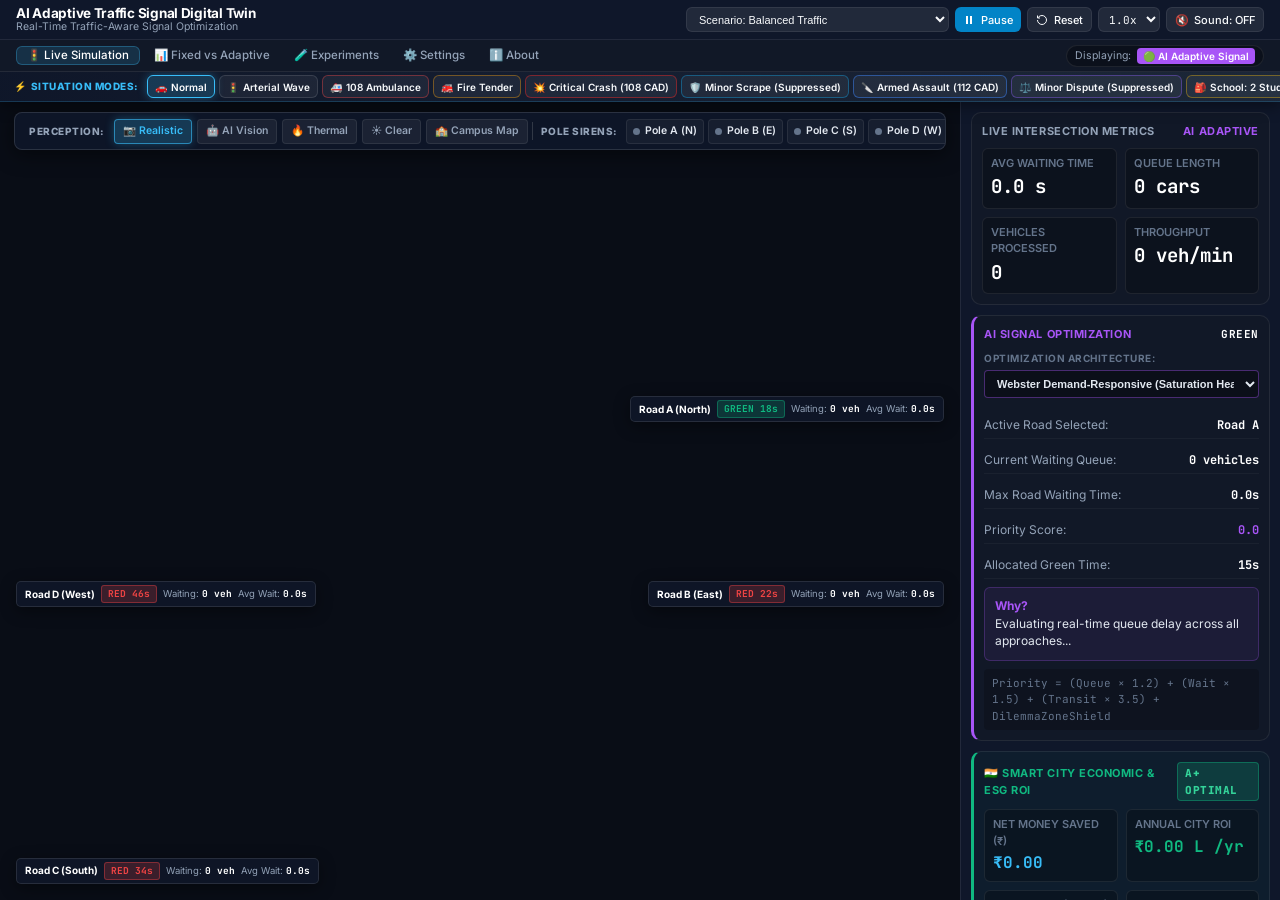
==== frontend/index.html @ faac269a "feat: TrafficFlow-AI Smart City Adaptive Traffic Signal Digital Twin for FETCH-A-THON 3.0" ====
<!DOCTYPE html>
<html lang="en">
<head>
  <meta charset="UTF-8">
  <meta name="viewport" content="width=device-width, initial-scale=1.0">
  <title>AI Adaptive Traffic Signal Digital Twin</title>
  <meta name="description" content="College engineering demonstration: AI Adaptive Traffic Signal Digital Twin. Real-time traffic-aware signal optimization compared with fixed-time control.">

  <!-- Typography -->
  <link rel="preconnect" href="https://fonts.googleapis.com">
  <link rel="preconnect" href="https://fonts.gstatic.com" crossorigin>
  <link href="https://fonts.googleapis.com/css2?family=Inter:wght@400;500;600;700;800&family=JetBrains+Mono:wght@400;500;600;700&display=swap" rel="stylesheet">

  <!-- Stylesheets -->
  <link rel="stylesheet" href="css/main.css">
  <link rel="stylesheet" href="css/dashboard.css">
  <link rel="stylesheet" href="css/charts.css">
</head>
<body>
  <div id="app-container">

    <!-- ====================================================================
         1. MAIN HEADER
         ==================================================================== -->
    <header class="top-header">
      <div class="brand-section">
        <div class="brand-title">
          <h1>AI Adaptive Traffic Signal Digital Twin</h1>
          <div class="brand-subtitle">Real-Time Traffic-Aware Signal Optimization</div>
        </div>
      </div>

      <!-- Core Controls: Start/Pause, Reset, Speed, Scenario -->
      <div class="header-controls">
        <select id="select-preset" class="scenario-select" title="Select Traffic Scenario">
          <option value="BALANCED" selected>Scenario: Balanced Traffic</option>
          <option value="LOW">Scenario: Low Traffic</option>
          <option value="HEAVY">Scenario: Heavy Traffic</option>
          <option value="UNEVEN">Scenario: Uneven Traffic (Road A 50 veh/min)</option>
          <option value="RUSH_HOUR">Scenario: Rush Hour Dynamic</option>
          <option value="CUSTOM">Scenario: Custom</option>
        </select>

        <button id="btn-play-pause" class="btn-primary" title="Start or Pause Simulation">
          <svg width="12" height="12" viewBox="0 0 24 24" fill="currentColor">
            <rect x="6" y="4" width="4" height="16"></rect>
            <rect x="14" y="4" width="4" height="16"></rect>
          </svg> Pause
        </button>

        <button id="btn-reset" class="btn-secondary" title="Reset Simulation">
          <svg width="12" height="12" viewBox="0 0 24 24" fill="none" stroke="currentColor" stroke-width="2">
            <path d="M3 12a9 9 0 1 0 9-9 9.75 9.75 0 0 0-6.74 2.74L3 8"></path>
            <path d="M3 3v5h5"></path>
          </svg> Reset
        </button>

        <select id="select-speed" class="speed-select" title="Simulation Speed">
          <option value="0.5">0.5x</option>
          <option value="1" selected>1.0x</option>
          <option value="2">2.0x</option>
          <option value="4">4.0x</option>
        </select>

        <button id="btn-toggle-sound" class="btn-secondary sound-toggle-btn" title="Toggle Procedural Audio Synthesizer">
          <span id="sound-icon">🔇</span> <span id="sound-text">Sound: OFF</span>
        </button>
      </div>
    </header>

    <!-- ====================================================================
         2. NAVIGATION BAR
         ==================================================================== -->
    <nav class="main-nav">
      <div class="nav-tabs">
        <button class="nav-tab-btn active" data-view="dashboard">🚦 Live Simulation</button>
        <button class="nav-tab-btn" data-view="comparison">📊 Fixed vs Adaptive</button>
        <button class="nav-tab-btn" data-view="experiments">🧪 Experiments</button>
        <button class="nav-tab-btn" data-view="settings">⚙️ Settings</button>
        <button class="nav-tab-btn" data-view="about">ℹ️ About</button>
      </div>

      <!-- Active Hero Controller Mode Badge -->
      <div class="active-controller-badge">
        <span>Displaying:</span>
        <button id="btn-toggle-hero-mode" class="mode-toggle-btn active-ai" title="Toggle which signal controller runs the hero intersection">
          🟢 AI Adaptive Signal
        </button>
      </div>
    </nav>

    <!-- ====================================================================
         SITUATION MODES SHOWCASE (FOR JURY DEMONSTRATION)
         ==================================================================== -->
    <div class="situation-modes-bar">
      <div class="situation-bar-header">
        <span class="situation-bar-icon">⚡</span>
        <span class="situation-bar-title">SITUATION MODES:</span>
      </div>
      <div class="situation-mode-buttons">
        <button class="situation-btn active" data-mode="NORMAL" title="Normal Balanced Flow">
          <span class="sit-icon">🚗</span> Normal
        </button>
        <button class="situation-btn" data-mode="MULTI_INTERSECTION" title="Metropolitan Arterial Coordinated Wave">
          <span class="sit-icon">🚦</span> Arterial Wave
        </button>
        <button class="situation-btn emergency" data-mode="AMBULANCE" title="108 Ambulance Priority & North Pole Siren">
          <span class="sit-icon">🚑</span> 108 Ambulance
        </button>
        <button class="situation-btn fire" data-mode="FIRE_ENGINE" title="Fire Tender Preemption & East Pole Siren">
          <span class="sit-icon">🚒</span> Fire Tender
        </button>
        <button class="situation-btn critical-accident" data-mode="SEVERE_ACCIDENT" title="Critical 6.8G Crash: Sub-Second AI Triage -> Auto 108 CAD Call + City Trauma Center">
          <span class="sit-icon">💥</span> Critical Crash (108 CAD)
        </button>
        <button class="situation-btn minor-accident" data-mode="MINOR_ACCIDENT" title="Minor 1.3G Fender-Bender: 108 Call Suppressed (Saves Bandwidth)">
          <span class="sit-icon">🛡️</span> Minor Scrape (Suppressed)
        </button>
        <button class="situation-btn police-critical" data-mode="CRIME_CRITICAL" title="Armed Assault / Knife Threat: Auto 112 Police CAD Call + Blue/Red Strobes">
          <span class="sit-icon">🔪</span> Armed Assault (112 CAD)
        </button>
        <button class="situation-btn police-minor" data-mode="CRIME_MINOR" title="Verbal Dispute / Vendor Tool: Police 112 Call Suppressed (False-Alarm Protection)">
          <span class="sit-icon">⚖️</span> Minor Dispute (Suppressed)
        </button>
        <button class="situation-btn school-isolated" data-mode="SCHOOL_SMALL_GROUP" title="School Zone CV: 2 Students Waiting, 0 Inflow -> Immediate Vehicle Red & Quick Walk">
          <span class="sit-icon">🎒</span> School: 2 Students (Immediate Red)
        </button>
        <button class="situation-btn school-platoon" data-mode="SCHOOL_PLATOON_INFLOW" title="School Zone CV: 10 Students + 6 Approaching -> 4s Inflow Hold -> Consolidated Scramble">
          <span class="sit-icon">👥</span> School: Platoon + Inflow (Smart Hold)
        </button>
        <button class="situation-btn ped-scramble" data-mode="PEDESTRIAN_SCRAMBLE" title="Pedestrian Crowd Surge: Barnes Dance All-Pedestrian Scramble Phase">
          <span class="sit-icon">🚶</span> Ped Scramble
        </button>
      </div>
    </div>

    <!-- ====================================================================
         3. VIEW SECTIONS
         ==================================================================== -->

    <!-- SECTION 1: DASHBOARD / LIVE SIMULATION (THE HERO!) -->
    <section id="view-dashboard" class="view-section active">
      <div class="simulation-layout">

        <!-- Central Hero Intersection Viewport -->
        <div class="hero-viewport">
          <canvas id="hero-canvas" class="hero-canvas"></canvas>

          <!-- Unified Top Viewport HUD Ribbon (Perception Controls & Directional Pole Sirens) -->
          <div class="viewport-top-hud">
            <div class="hud-group">
              <span class="hud-label">PERCEPTION:</span>
              <button id="btn-vision-realistic" class="hud-pill-btn active" data-mode="REALISTIC" title="Photorealistic Road Surface & Vehicle Lighting">📷 Realistic</button>
              <button id="btn-vision-ai" class="hud-pill-btn" data-mode="AI_VISION" title="AI Vision Bounding & Safety Loops">🤖 AI Vision</button>
              <button id="btn-vision-thermal" class="hud-pill-btn" data-mode="THERMAL_ESG" title="Thermal Emissions Heatmap">🔥 Thermal</button>
              <button id="btn-toggle-weather" class="hud-pill-btn weather-pill" title="Toggle Clear Weather vs Wet Rain Adhesion">☀️ Clear</button>
              <button id="btn-vision-school-map" class="hud-pill-btn school-map-pill" data-mode="SCHOOL_CAMPUS" title="Toggle College / School Campus Map View">🏫 Campus Map</button>
            </div>

            <div class="hud-v-divider"></div>

            <div class="hud-group pole-group">
              <span class="hud-label">POLE SIRENS:</span>
              <div class="pole-siren-pill" id="pole-card-a" title="Pole A (North Approach Siren & Strobe)">
                <span class="pole-indicator" id="pole-ind-a"></span>
                <span class="pole-name">Pole A (N)</span>
                <span class="pole-status" id="pole-stat-a">Standby</span>
              </div>
              <div class="pole-siren-pill" id="pole-card-b" title="Pole B (East Approach Siren & Strobe)">
                <span class="pole-indicator" id="pole-ind-b"></span>
                <span class="pole-name">Pole B (E)</span>
                <span class="pole-status" id="pole-stat-b">Standby</span>
              </div>
              <div class="pole-siren-pill" id="pole-card-c" title="Pole C (South Approach Siren & Strobe)">
                <span class="pole-indicator" id="pole-ind-c"></span>
                <span class="pole-name">Pole C (S)</span>
                <span class="pole-status" id="pole-stat-c">Standby</span>
              </div>
              <div class="pole-siren-pill" id="pole-card-d" title="Pole D (West Approach Siren & Strobe)">
                <span class="pole-indicator" id="pole-ind-d"></span>
                <span class="pole-name">Pole D (W)</span>
                <span class="pole-status" id="pole-stat-d">Standby</span>
              </div>
            </div>
          </div>

          <!-- Floating Accident CAD Live Monitor Card -->
          <div id="accident-cad-card" class="accident-cad-card hidden">
            <div class="cad-header">
              <div class="cad-title-row">
                <span id="cad-status-pulse" class="cad-pulse-dot red"></span>
                <span class="cad-title">AI COLLISION TRIAGE & 108 CAD</span>
                <span id="cad-incident-id" class="cad-badge mono">CAD-2026-MED-1002</span>
              </div>
              <button id="btn-close-accident" class="cad-close-btn" title="Clear Incident & Restore Flow">✕</button>
            </div>
            
            <div class="cad-body">
              <div id="cad-verdict-banner" class="cad-verdict-banner critical">
                <span id="cad-verdict-icon">🚨</span>
                <span id="cad-verdict-text">CRITICAL EMERGENCY DETECTED — AUTO-DISPATCHING 108 CAD CALL</span>
              </div>

              <div class="cad-reason-box">
                <div class="cad-reason-title">SUB-SECOND AI DECISION ENGINE:</div>
                <div id="cad-reason-text" class="cad-reason-content">
                  Evaluating multi-sensor impact telemetry...
                </div>
              </div>

              <div class="cad-sensor-grid">
                <div class="sensor-pill">
                  <span class="sensor-label">CCTV Optical Speed:</span>
                  <strong id="cad-sensor-speed">54.5 km/h</strong>
                </div>
                <div class="sensor-pill">
                  <span class="sensor-label">Impact Spike:</span>
                  <strong id="cad-sensor-gforce">6.8 G</strong>
                </div>
                <div class="sensor-pill">
                  <span class="sensor-label">Airbag Deployment:</span>
                  <strong id="cad-sensor-airbags">DEPLOYED</strong>
                </div>
                <div class="sensor-pill">
                  <span class="sensor-label">Structural Intrusion:</span>
                  <strong id="cad-sensor-intrusion">32 cm (Severe)</strong>
                </div>
                <div class="sensor-pill">
                  <span class="sensor-label">Est. Casualties:</span>
                  <strong id="cad-sensor-casualties">2 Persons</strong>
                </div>
                <div class="sensor-pill">
                  <span class="sensor-label">Acoustic Signature:</span>
                  <strong id="cad-sensor-acoustic">98.4 dB (Crash)</strong>
                </div>
              </div>

              <div id="cad-hospital-section" class="cad-hospital-box">
                <div class="hospital-info-row">
                  <span>🏥 Dispatched Center:</span>
                  <strong id="cad-hospital-name">City Multi-Specialty Trauma Care & Emergency Center</strong>
                </div>
                <div class="hospital-info-row">
                  <span>📍 GPS Coordinates:</span>
                  <strong id="cad-hospital-gps" class="mono">11.0245° N, 76.9982° E (Main Arterial Corridor)</strong>
                </div>
                <div class="hospital-info-row">
                  <span>📞 Emergency Hotline:</span>
                  <strong id="cad-hospital-phone">+91 422 2570170 (108-DISPATCH)</strong>
                </div>
                <div class="hospital-info-row">
                  <span>⏱️ CAD Status & ETA:</span>
                  <span id="cad-live-status" class="cad-status-pill">AMBULANCE DISPATCHED (ETA: 3.8 min)</span>
                </div>
                <div class="cad-audio-transcript">
                  <span class="transcript-label">🎙️ Auto-CAD Voice Transcript:</span>
                  <div id="cad-audio-text" class="transcript-content">
                    "Emergency 108 Auto-CAD: Collision at Central Junction (Main Arterial Corridor). Impact: 6.8G, Casualties: 2. ALS Ambulance Dispatched."
                  </div>
                </div>
              </div>

              <div class="cad-footer-actions">
                <button id="btn-cad-clear" class="btn-primary" style="width: 100%; justify-content: center;">
                  ✅ Clear Incident & Restore Flow
                </button>
              </div>
            </div>
          </div>

          <!-- Floating Police 112 Crime CAD Live Monitor Card -->
          <div id="crime-cad-card" class="crime-cad-card hidden">
            <div class="cad-header" style="border-bottom-color: rgba(59, 130, 246, 0.25);">
              <div class="cad-title-row">
                <span id="crime-status-pulse" class="cad-pulse-dot blue"></span>
                <span class="cad-title" style="color: #60a5fa;">PUBLIC SAFETY TRIAGE & 112 CAD</span>
                <span id="crime-incident-id" class="cad-badge mono" style="background: rgba(59, 130, 246, 0.2); color: #93c5fd; border-color: rgba(59, 130, 246, 0.4);">CAD-2026-POLICE-2002</span>
              </div>
              <button id="btn-close-crime" class="cad-close-btn" title="Clear Incident & Restore Surveillance">✕</button>
            </div>
            
            <div class="cad-body">
              <div id="crime-verdict-banner" class="cad-verdict-banner critical" style="background: rgba(59, 130, 246, 0.2); border-color: #3b82f6;">
                <span id="crime-verdict-icon">🚨</span>
                <span id="crime-verdict-text">ARMED ASSAULT DETECTED — AUTO-DISPATCHING 112 POLICE CAD</span>
              </div>

              <div class="cad-reason-box">
                <div class="cad-reason-title">SUB-SECOND AI PUBLIC SAFETY ENGINE:</div>
                <div id="crime-reason-text" class="cad-reason-content">
                  Evaluating CCTV weapon telemetry and acoustic threat...
                </div>
              </div>

              <div class="cad-sensor-grid">
                <div class="sensor-pill">
                  <span class="sensor-label">Weapon Signature:</span>
                  <strong id="crime-sensor-weapon">Tactical Knife (94.2%)</strong>
                </div>
                <div class="sensor-pill">
                  <span class="sensor-label">Behavior Classification:</span>
                  <strong id="crime-sensor-behavior">Physical Assault & Struggle</strong>
                </div>
                <div class="sensor-pill">
                  <span class="sensor-label">Threat Severity Score:</span>
                  <strong id="crime-sensor-score" style="color: #ef4444;">95 / 100</strong>
                </div>
                <div class="sensor-pill">
                  <span class="sensor-label">Acoustic Screaming Array:</span>
                  <strong id="crime-sensor-acoustic">89.4 dB (Distress Peak)</strong>
                </div>
                <div class="sensor-pill">
                  <span class="sensor-label">CCTV Optical Tracking:</span>
                  <strong id="crime-sensor-tracking">Camera-2 (East Quad Lock)</strong>
                </div>
                <div class="sensor-pill">
                  <span class="sensor-label">Edge Inference Latency:</span>
                  <strong id="crime-sensor-latency">42 ms (Sub-Second)</strong>
                </div>
              </div>

              <div id="crime-police-section" class="cad-hospital-box" style="border-color: rgba(59, 130, 246, 0.4);">
                <div class="hospital-info-row">
                  <span>🚓 Police Station:</span>
                  <strong id="crime-police-station">Central City Police & Cyber/Traffic Command</strong>
                </div>
                <div class="hospital-info-row">
                  <span>📍 GPS Coordinates:</span>
                  <strong id="crime-police-gps" class="mono">11.0245° N, 76.9982° E (Main Arterial Corridor, Sector 4)</strong>
                </div>
                <div class="hospital-info-row">
                  <span>📞 Emergency Dispatch:</span>
                  <strong id="crime-police-phone">112 / 100 (Emergency Command)</strong>
                </div>
                <div class="hospital-info-row">
                  <span>⏱️ Dispatch & Unit ETA:</span>
                  <span id="crime-live-status" class="cad-status-pill" style="background: rgba(59, 130, 246, 0.25); color: #60a5fa; border: 1px solid #3b82f6;">PCR FLYING SQUAD DISPATCHED (ETA: 2.4 min)</span>
                </div>
                <div class="cad-audio-transcript">
                  <span class="transcript-label">🎙️ Auto-CAD Voice Transcript:</span>
                  <div id="crime-audio-text" class="transcript-content">
                    "Police 100/112 Auto-CAD: Armed Assault (Knife) at Central Junction. Flying Squad Dispatched."
                  </div>
                </div>
              </div>

              <div class="cad-footer-actions">
                <button id="btn-crime-clear" class="btn-primary" style="width: 100%; justify-content: center; background: #2563eb;">
                  ✅ Clear Incident & Restore Surveillance
                </button>
              </div>
            </div>
          </div>

          <!-- Floating Smart School Zone CV Monitor Card -->
          <div id="school-cv-card" class="school-cv-card hidden">
            <div class="cad-header" style="border-bottom-color: rgba(234, 179, 8, 0.2);">
              <div class="cad-title-row">
                <span class="cad-pulse-dot amber"></span>
                <span class="cad-title" style="color: #facc15;">SCHOOL ZONE CV MONITOR</span>
                <span class="cad-badge mono" style="background: rgba(234, 179, 8, 0.2); color: #facc15; border-color: rgba(234, 179, 8, 0.4);">COLLEGE / SCHOOL CROSSWALK</span>
              </div>
              <button id="btn-close-school" class="cad-close-btn" title="Close School Monitor">✕</button>
            </div>
            
            <div class="cad-body">
              <div id="school-verdict-banner" class="cad-verdict-banner" style="background: rgba(234, 179, 8, 0.2); border-color: #eab308; color: #fef08a;">
                <span id="school-verdict-icon">🎒</span>
                <span id="school-verdict-text">SMART STUDENT CROSSING ACTIVE</span>
              </div>

              <div class="cad-reason-box">
                <div class="cad-reason-title">SITUATION-BASED CV DECISION:</div>
                <div id="school-reason-text" class="cad-reason-content" style="color: #fef9c3;">
                  Detecting students at curb and trailing approach inflow...
                </div>
              </div>

              <div class="cad-sensor-grid">
                <div class="sensor-pill">
                  <span class="sensor-label">Students at Curb:</span>
                  <strong id="school-curb-count" style="color: #facc15;">2 Students</strong>
                </div>
                <div class="sensor-pill">
                  <span class="sensor-label">Trailing Inflow (15m):</span>
                  <strong id="school-inflow-count">0 Approaching</strong>
                </div>
                <div class="sensor-pill">
                  <span class="sensor-label">CV Confidence:</span>
                  <strong id="school-cv-confidence">97.4%</strong>
                </div>
                <div class="sensor-pill">
                  <span class="sensor-label">Aggregation Countdown:</span>
                  <strong id="school-aggregation-timer">0.0s (Immediate)</strong>
                </div>
                <div class="sensor-pill">
                  <span class="sensor-label">Allocated Walk Window:</span>
                  <strong id="school-walk-window" style="color: #34d399;">8.0s</strong>
                </div>
                <div class="sensor-pill">
                  <span class="sensor-label">Crosswalk Location:</span>
                  <strong>Road A (North Crosswalk)</strong>
                </div>
              </div>

              <div class="cad-footer-actions">
                <button id="btn-school-clear" class="btn-primary" style="width: 100%; justify-content: center; background: #d97706;">
                  ✅ Restore Normal Traffic Flow
                </button>
              </div>
            </div>
          </div>



          <!-- Compact Road HUD Badges (Positioned around intersection edges) -->
          <!-- Road A (North) -->
          <div class="road-hud-badge road-badge-north">
            <span class="road-name-tag">Road A (North)</span>
            <span id="hud-signal-a" class="signal-indicator green">GREEN 18s</span>
            <span class="road-stat-metric">Waiting: <strong id="hud-wait-count-a">0 veh</strong></span>
            <span class="road-stat-metric">Avg Wait: <strong id="hud-avg-wait-a">0.0s</strong></span>
          </div>

          <!-- Road B (East) -->
          <div class="road-hud-badge road-badge-east">
            <span class="road-name-tag">Road B (East)</span>
            <span id="hud-signal-b" class="signal-indicator red">RED 22s</span>
            <span class="road-stat-metric">Waiting: <strong id="hud-wait-count-b">0 veh</strong></span>
            <span class="road-stat-metric">Avg Wait: <strong id="hud-avg-wait-b">0.0s</strong></span>
          </div>

          <!-- Road C (South) -->
          <div class="road-hud-badge road-badge-south">
            <span class="road-name-tag">Road C (South)</span>
            <span id="hud-signal-c" class="signal-indicator red">RED 34s</span>
            <span class="road-stat-metric">Waiting: <strong id="hud-wait-count-c">0 veh</strong></span>
            <span class="road-stat-metric">Avg Wait: <strong id="hud-avg-wait-c">0.0s</strong></span>
          </div>

          <!-- Road D (West) -->
          <div class="road-hud-badge road-badge-west">
            <span class="road-name-tag">Road D (West)</span>
            <span id="hud-signal-d" class="signal-indicator red">RED 46s</span>
            <span class="road-stat-metric">Waiting: <strong id="hud-wait-count-d">0 veh</strong></span>
            <span class="road-stat-metric">Avg Wait: <strong id="hud-avg-wait-d">0.0s</strong></span>
          </div>
        </div>

        <!-- Side Dashboard: Live Metrics, AI Models, ESG Impact & Vehicle Telemetry -->
        <aside class="side-dashboard-panel">

          <!-- 1. Live Metrics (The 4 core metrics) -->
          <div class="panel-card">
            <div class="panel-title">
              <span>Live Intersection Metrics</span>
              <span id="label-active-controller-name" style="color: var(--color-purple); font-size: 11px;">AI Adaptive</span>
            </div>

            <div class="metrics-grid-2x2">
              <div class="metric-box">
                <div class="metric-box-label">Avg Waiting Time</div>
                <div id="stat-avg-wait" class="metric-box-val">0.0 s</div>
              </div>
              <div class="metric-box">
                <div class="metric-box-label">Queue Length</div>
                <div id="stat-queue-length" class="metric-box-val">0 cars</div>
              </div>
              <div class="metric-box">
                <div class="metric-box-label">Vehicles Processed</div>
                <div id="stat-cleared-count" class="metric-box-val">0</div>
              </div>
              <div class="metric-box">
                <div class="metric-box-label">Throughput</div>
                <div id="stat-throughput" class="metric-box-val">0 veh/min</div>
              </div>
            </div>
          </div>

          <!-- 2. AI Decision Panel (Transparent algorithm breakdown & Model Selector) -->
          <div class="panel-card ai-decision-card">
            <div class="panel-title" style="color: var(--color-purple);">
              <span>AI Signal Optimization</span>
              <span id="ai-active-phase-tag" style="font-family: var(--font-mono); font-size: 11px; color: #fff;">GREEN</span>
            </div>

            <div class="ai-model-select-wrapper">
              <label for="select-ai-algorithm" class="ai-model-label">Optimization Architecture:</label>
              <select id="select-ai-algorithm" class="ai-model-select" title="Switch AI Optimization Model">
                <option value="WEBSTER" selected>Webster Demand-Responsive (Saturation Headway)</option>
                <option value="RL_DQN">Deep Q-Network (RL DQN Agent)</option>
                <option value="V2X_PRIORITY">V2X Connected Wave (Platoon Coordination)</option>
              </select>
            </div>

            <div class="ai-decision-row">
              <span>Active Road Selected:</span>
              <strong id="ai-selected-road">Road A</strong>
            </div>
            <div class="ai-decision-row">
              <span>Current Waiting Queue:</span>
              <strong id="ai-road-queue">0 vehicles</strong>
            </div>
            <div class="ai-decision-row">
              <span>Max Road Waiting Time:</span>
              <strong id="ai-road-wait">0.0s</strong>
            </div>
            <div class="ai-decision-row">
              <span>Priority Score:</span>
              <strong id="ai-road-priority" style="color: var(--color-purple);">0.0</strong>
            </div>
            <div class="ai-decision-row">
              <span>Allocated Green Time:</span>
              <strong id="ai-green-duration">15s</strong>
            </div>

            <div class="ai-why-box">
              <div style="font-weight: 700; margin-bottom: 2px; color: var(--color-purple);">Why?</div>
              <div id="ai-decision-reason">Evaluating real-time queue delay across all approaches...</div>
            </div>

            <div id="ai-formula-display" class="ai-formula-box">
              Priority = (Queue × 1.2) + (Wait × 1.5) + (Transit × 3.5) + DilemmaZoneShield
            </div>
          </div>

          <!-- 3. Indian Smart City Sustainability & Economic ROI Card -->
          <div class="panel-card esg-impact-card">
            <div class="panel-title" style="color: #10b981;">
              <span>🇮🇳 Smart City Economic & ESG ROI</span>
              <span id="stat-esg-cai" class="esg-grade-badge">A+ Optimal</span>
            </div>
            <div class="metrics-grid-2x2">
              <div class="metric-box">
                <div class="metric-box-label">Net Money Saved (₹)</div>
                <div id="stat-esg-savings-inr" class="metric-box-val" style="color: #38bdf8; font-size: 16px;">₹0.00</div>
              </div>
              <div class="metric-box">
                <div class="metric-box-label">Annual City ROI</div>
                <div id="stat-esg-annual-lakhs" class="metric-box-val" style="color: #10b981; font-size: 16px;">₹0.00 L /yr</div>
              </div>
              <div class="metric-box">
                <div class="metric-box-label">Fuel Saved (Liters)</div>
                <div id="stat-esg-fuel" class="metric-box-val" style="color: #6ee7b7;">0.00 L (₹0)</div>
              </div>
              <div class="metric-box">
                <div class="metric-box-label">CO₂ Prevented</div>
                <div id="stat-esg-co2" class="metric-box-val" style="color: #34d399;">0.00 kg</div>
              </div>
            </div>
            <div class="metric-detail-row" style="margin-top: 6px; font-size: 11px; color: var(--text-dim); display: flex; justify-content: space-between;">
              <span>Commuter Time Value: <strong id="stat-esg-time-value" style="color: #f1f5f9;">₹0.00</strong></span>
              <span>Fuel Cost Value: <strong id="stat-esg-fuel-value" style="color: #f1f5f9;">₹0.00</strong></span>
            </div>
            <div class="esg-footnote">
              Grounded in MoRTH Indian Urban Standards: Fuel ₹102.50/L, Commuter Time ₹150.00/hr, Scaled across 14 peak city transit hours/day.
            </div>
          </div>

          <!-- Pedestrian Safety & Crosswalk Controller -->
          <div class="panel-card pedestrian-control-card">
            <div class="panel-title" style="color: #38bdf8;">
              <span>🚶 Pedestrian & Crosswalk Safety</span>
              <span id="ped-scramble-status-tag" class="ped-status-tag">Vehicle Flow</span>
            </div>
            <div class="ped-demand-buttons-grid">
              <button class="ped-call-btn" data-road="A">✋ Call Road A (North)</button>
              <button class="ped-call-btn" data-road="B">✋ Call Road B (East)</button>
              <button class="ped-call-btn" data-road="C">✋ Call Road C (South)</button>
              <button class="ped-call-btn" data-road="D">✋ Call Road D (West)</button>
            </div>
            <button id="btn-ped-surge-side" class="btn-secondary" style="width: 100%; margin-top: 8px; justify-content: center; font-size: 11px;">
              ⚡ Trigger Student Crowd Surge (Barnes Dance Scramble)
            </button>
            <div class="ped-stats-row" style="margin-top: 6px; font-size: 11px; display: flex; justify-content: space-between; color: var(--text-dim);">
              <span>Waiting: <strong id="ped-waiting-count" style="color: #38bdf8;">0 peds</strong></span>
              <span>Crossing: <strong id="ped-crossing-count" style="color: #10b981;">0 peds</strong></span>
              <span>Scramble Timer: <strong id="ped-timer-val" style="color: #f59e0b;">0.0s</strong></span>
            </div>
          </div>

          <!-- 4. Interactive Live Vehicle Telemetry Inspector -->
          <div class="panel-card vehicle-telemetry-card">
            <div class="panel-title">
              <span>Vehicle Telemetry Inspector</span>
              <span id="telemetry-badge" class="telemetry-badge">V2X DSRC</span>
            </div>
            <div id="telemetry-container">
              <div class="telemetry-empty-hint">
                Hover or click any vehicle on the intersection to inspect real-time kinematic digital twin telemetry.
              </div>
            </div>
          </div>

          <!-- 5. Real-Time Comparison Callout (Adaptive vs Fixed on same traffic stream) -->
          <div class="panel-card comparison-callout-card">
            <div class="panel-title" style="color: var(--color-primary);">
              <span>Fixed vs Adaptive Comparison</span>
            </div>
            <div id="callout-wait-headline" class="comparison-callout-headline positive">
              Waiting Time Reduction: 0.0%
            </div>
            <div id="callout-wait-detail" class="comparison-callout-details">
              Adaptive: 0.0s vs Fixed: 0.0s
            </div>
            <div id="callout-queue-detail" class="comparison-callout-details" style="margin-top: 4px;">
              Queue Reduction: 0.0% (Adaptive: 0 vs Fixed: 0 cars)
            </div>
          </div>

        </aside>

      </div>
    </section>

    <!-- SECTION 2: FIXED VS ADAPTIVE COMPARISON -->
    <section id="view-comparison" class="view-section">
      <div class="page-container">
        <div class="page-header">
          <h2>Fixed-Time vs AI Adaptive Signal Comparison</h2>
          <p>Both controllers operate on the exact same stochastic vehicle arrival stream to ensure a fair evaluation.</p>
        </div>

        <!-- Metrics Comparison Table -->
        <table class="clean-table">
          <thead>
            <tr>
              <th>Metric</th>
              <th>Conventional Fixed-Time</th>
              <th>AI Adaptive Signal</th>
              <th>Performance Difference</th>
            </tr>
          </thead>
          <tbody>
            <tr>
              <td><strong>Average Waiting Time</strong></td>
              <td id="comp-fixed-wait" class="mono">0.0 s</td>
              <td id="comp-ai-wait" class="mono">0.0 s</td>
              <td id="comp-diff-wait" class="diff-positive">0.0%</td>
            </tr>
            <tr>
              <td><strong>Average Queue Length</strong></td>
              <td id="comp-fixed-queue" class="mono">0 cars</td>
              <td id="comp-ai-queue" class="mono">0 cars</td>
              <td id="comp-diff-queue" class="diff-positive">0.0%</td>
            </tr>
            <tr>
              <td><strong>Throughput (Vehicles Processed)</strong></td>
              <td id="comp-fixed-throughput" class="mono">0 veh</td>
              <td id="comp-ai-throughput" class="mono">0 veh</td>
              <td id="comp-diff-throughput" class="diff-positive">+0.0%</td>
            </tr>
            <tr>
              <td><strong>Maximum Observed Queue</strong></td>
              <td id="comp-fixed-max-queue" class="mono">0 cars</td>
              <td id="comp-ai-max-queue" class="mono">0 cars</td>
              <td id="comp-diff-max-queue" class="diff-positive">0.0%</td>
            </tr>
          </tbody>
        </table>

        <!-- Time Series Performance Charts -->
        <div style="display: grid; grid-template-columns: repeat(2, 1fr); gap: 16px;">
          <div class="panel-card">
            <div class="panel-title">
              <span>Average Waiting Time Over Time (s)</span>
              <span style="font-size: 11px; color: var(--text-dim);"><span style="color: #3b82f6;">■</span> Fixed | <span style="color: #a855f7;">■</span> Adaptive</span>
            </div>
            <canvas id="chart-wait-time" style="width: 100%; height: 160px; background: rgba(0,0,0,0.2); border-radius: 4px;"></canvas>
          </div>

          <div class="panel-card">
            <div class="panel-title">
              <span>Queue Length Over Time (Cars)</span>
              <span style="font-size: 11px; color: var(--text-dim);"><span style="color: #3b82f6;">■</span> Fixed | <span style="color: #a855f7;">■</span> Adaptive</span>
            </div>
            <canvas id="chart-queue" style="width: 100%; height: 160px; background: rgba(0,0,0,0.2); border-radius: 4px;"></canvas>
          </div>
        </div>

        <div>
          <button id="btn-export-csv" class="btn-secondary">
            <svg width="12" height="12" viewBox="0 0 24 24" fill="none" stroke="currentColor" stroke-width="2">
              <path d="M21 15v4a2 2 0 0 1-2 2H5a2 2 0 0 1-2-2v-4"></path>
              <polyline points="7 10 12 15 17 10"></polyline>
              <line x1="12" y1="15" x2="12" y2="3"></line>
            </svg> Export Telemetry Data (.CSV)
          </button>
        </div>
      </div>
    </section>

    <!-- SECTION 3: EXPERIMENTS -->
    <section id="view-experiments" class="view-section">
      <div class="page-container">
        <div class="page-header">
          <h2>Automated Benchmark Experiments</h2>
          <p>Runs headless simulation tests comparing Fixed-Time vs Adaptive control across 5 traffic demand scenarios.</p>
        </div>

        <div>
          <button id="btn-run-benchmark" class="btn-primary">
            ⚡ Run Benchmark Suite (120s Simulated Traffic)
          </button>
        </div>

        <div id="experiments-results-container">
          <div style="color: var(--text-dim); font-size: 13px;">Click "Run Benchmark Suite" to evaluate all scenarios.</div>
        </div>
      </div>
    </section>

    <!-- SECTION 4: SETTINGS -->
    <section id="view-settings" class="view-section">
      <div class="page-container">
        <div class="page-header">
          <h2>Simulation & Signal Settings</h2>
          <p>Adjust traffic arrival rates and signal timing constraints.</p>
        </div>

        <div class="settings-grid">
          <!-- Arrival Rates -->
          <div class="panel-card">
            <div class="panel-title">Inbound Traffic Arrival Rates</div>

            <div class="slider-group">
              <div class="slider-label-row">
                <span>Road A (North)</span>
                <strong id="setting-val-rate-a">18 veh/min</strong>
              </div>
              <input type="range" id="setting-slider-rate-a" min="0" max="60" value="18">
            </div>

            <div class="slider-group">
              <div class="slider-label-row">
                <span>Road B (East)</span>
                <strong id="setting-val-rate-b">18 veh/min</strong>
              </div>
              <input type="range" id="setting-slider-rate-b" min="0" max="60" value="18">
            </div>

            <div class="slider-group">
              <div class="slider-label-row">
                <span>Road C (South)</span>
                <strong id="setting-val-rate-c">18 veh/min</strong>
              </div>
              <input type="range" id="setting-slider-rate-c" min="0" max="60" value="18">
            </div>

            <div class="slider-group">
              <div class="slider-label-row">
                <span>Road D (West)</span>
                <strong id="setting-val-rate-d">18 veh/min</strong>
              </div>
              <input type="range" id="setting-slider-rate-d" min="0" max="60" value="18">
            </div>
          </div>

          <!-- Signal Timing Controls -->
          <div class="panel-card">
            <div class="panel-title">Signal Timing Bounds</div>

            <div class="slider-group">
              <div class="slider-label-row">
                <span>Fixed-Time Green Duration (All Roads)</span>
                <strong id="setting-val-fixed-green">30s</strong>
              </div>
              <input type="range" id="setting-slider-fixed-green" min="10" max="60" value="30">
            </div>

            <div class="slider-group">
              <div class="slider-label-row">
                <span>Adaptive Minimum Green Time</span>
                <strong id="setting-val-min-green">7s</strong>
              </div>
              <input type="range" id="setting-slider-min-green" min="5" max="15" value="7">
            </div>

            <div class="slider-group">
              <div class="slider-label-row">
                <span>Adaptive Maximum Green Time</span>
                <strong id="setting-val-max-green">45s</strong>
              </div>
              <input type="range" id="setting-slider-max-green" min="20" max="90" value="45">
            </div>
          </div>
        </div>
      </div>
    </section>

    <!-- SECTION 5: ABOUT -->
    <section id="view-about" class="view-section">
      <div class="page-container">
        <div class="page-header">
          <h2>About AI Adaptive Traffic Signal Digital Twin</h2>
          <p>College Engineering Demonstration Project.</p>
        </div>

        <div class="panel-card" style="line-height: 1.6; font-size: 13px;">
          <h3 style="color: #fff; margin-bottom: 8px;">1. The Core Idea</h3>
          <p style="color: var(--text-muted); margin-bottom: 12px;">
            Conventional traffic signals use <strong>Fixed-Time Control</strong>: every approach receives a predefined green interval (e.g., 30s) regardless of whether cars are waiting. When traffic is uneven or congested, fixed-time signals waste green time on empty roads while queues pile up elsewhere.
          </p>
          <p style="color: var(--text-muted); margin-bottom: 12px;">
            The <strong>AI Adaptive Traffic Signal</strong> dynamically detects queue lengths and waiting delays, assigning green time proportionally to roads with the greatest need, while preserving fairness to prevent quiet roads from starving.
          </p>

          <h3 style="color: #fff; margin-bottom: 8px;">2. Priority Calculation</h3>
          <div class="ai-formula-box" style="margin-bottom: 12px;">
            Priority(Road) = (Queue_Count × 1.2 × 2.5) + (Max_Wait_Time × 1.5) + (Total_Delay / 8 × 0.6) + (Arrival_Rate / 10 × 0.4) + Starvation_Bonus
          </div>

          <h3 style="color: #fff; margin-bottom: 8px;">3. Green Duration Calculation</h3>
          <div class="ai-formula-box" style="margin-bottom: 12px;">
            Green_Duration = clamp(Min_Green, Startup_Lost_Time + (Queue_Per_Lane × Saturation_Headway), Max_Green)
          </div>
          <p style="color: var(--text-muted);">
            If a queue clears before the maximum green duration expires (gap-out), the controller transitions to yellow early so other waiting approaches can be served sooner.
          </p>
        </div>
      </div>
    </section>

    <!-- Floating Vehicle Tooltip -->
    <div id="vehicle-inspector-tooltip" style="position: absolute; display: none; background: rgba(15,23,42,0.95); border: 1px solid var(--color-primary); border-radius: 6px; padding: 8px 12px; pointer-events: none; z-index: 100;"></div>

  </div>

  <!-- Application Script -->
  <script type="module" src="js/app.js"></script>
</body>
</html>
---- frontend/css/main.css ----
/* ==========================================================================
   AI Adaptive Traffic Signal Digital Twin - Design System & Base CSS
   Clean, modern engineering aesthetic prioritizing clarity and visibility
   ========================================================================== */

:root {
  /* Color Palette - Modern Engineering Dark Theme */
  --bg-primary: #0b0f19;
  --bg-surface: #111827;
  --bg-card: rgba(17, 24, 39, 0.85);
  --bg-card-hover: rgba(31, 41, 55, 0.9);
  --border-subtle: rgba(255, 255, 255, 0.08);
  --border-accent: rgba(56, 189, 248, 0.3);

  /* Functional Status Colors */
  --color-green: #10b981;
  --color-green-glow: rgba(16, 185, 129, 0.3);
  --color-yellow: #f59e0b;
  --color-yellow-glow: rgba(245, 158, 11, 0.3);
  --color-red: #ef4444;
  --color-red-glow: rgba(239, 68, 68, 0.3);

  --color-primary: #38bdf8;
  --color-purple: #a855f7;
  --color-blue: #3b82f6;

  /* Typography */
  --font-sans: 'Inter', -apple-system, BlinkMacSystemFont, 'Segoe UI', Roboto, sans-serif;
  --font-mono: 'JetBrains Mono', 'Fira Code', 'Consolas', monospace;

  /* Text Colors */
  --text-main: #f8fafc;
  --text-muted: #94a3b8;
  --text-dim: #64748b;

  /* Sizing & Radius */
  --radius-sm: 6px;
  --radius-md: 10px;
  --radius-lg: 16px;
  --header-height: 40px;
  --nav-height: 32px;
}

*, *::before, *::after {
  box-sizing: border-box;
  margin: 0;
  padding: 0;
}

html, body {
  width: 100%;
  height: 100%;
  overflow: hidden;
  background-color: var(--bg-primary);
  color: var(--text-main);
  font-family: var(--font-sans);
  font-size: 14px;
  line-height: 1.5;
  -webkit-font-smoothing: antialiased;
}

/* Background subtle engineering grid */
body::before {
  content: '';
  position: fixed;
  inset: 0;
  background-image: 
    radial-gradient(circle at 50% 50%, rgba(56, 189, 248, 0.03) 0%, transparent 70%),
    linear-gradient(rgba(255, 255, 255, 0.015) 1px, transparent 1px),
    linear-gradient(90deg, rgba(255, 255, 255, 0.015) 1px, transparent 1px);
  background-size: 100% 100%, 40px 40px, 40px 40px;
  pointer-events: none;
  z-index: 0;
}

h1, h2, h3, h4 {
  font-weight: 600;
  letter-spacing: -0.02em;
  color: var(--text-main);
}

.mono {
  font-family: var(--font-mono);
}

/* Clean Button Styles */
button {
  font-family: inherit;
  font-size: 13px;
  font-weight: 500;
  border: none;
  border-radius: var(--radius-sm);
  cursor: pointer;
  display: inline-flex;
  align-items: center;
  justify-content: center;
  gap: 6px;
  transition: all 0.15s ease;
  user-select: none;
}

button:focus-visible {
  outline: 2px solid var(--color-primary);
  outline-offset: 2px;
}

.btn-primary {
  background: #0284c7;
  color: #fff;
  padding: 7px 14px;
}
.btn-primary:hover {
  background: #0ea5e9;
}

.btn-secondary {
  background: rgba(255, 255, 255, 0.08);
  color: var(--text-main);
  border: 1px solid var(--border-subtle);
  padding: 7px 12px;
}
.btn-secondary:hover {
  background: rgba(255, 255, 255, 0.14);
}

.btn-icon {
  width: 32px;
  height: 32px;
  padding: 0;
  background: rgba(255, 255, 255, 0.06);
  border: 1px solid var(--border-subtle);
  color: var(--text-muted);
}
.btn-icon:hover {
  color: var(--text-main);
  background: rgba(255, 255, 255, 0.12);
}

/* Custom Scrollbars */
::-webkit-scrollbar {
  width: 6px;
  height: 6px;
}
::-webkit-scrollbar-track {
  background: rgba(0, 0, 0, 0.2);
}
::-webkit-scrollbar-thumb {
  background: rgba(255, 255, 255, 0.2);
  border-radius: 3px;
}
---- frontend/css/dashboard.css ----
/* ==========================================================================
   AI Adaptive Traffic Signal Digital Twin - Simplified Dashboard CSS
   Centerpiece Intersection, Uncluttered Layout, High Visibility
   ========================================================================== */

#app-container {
  display: flex;
  flex-direction: column;
  width: 100vw;
  height: 100vh;
  position: relative;
  z-index: 1;
}

/* ==========================================================================
   Top Header (Title, Subtitle, Playback, Scenario)
   ========================================================================== */
.top-header {
  height: var(--header-height);
  background: #0f172a;
  border-bottom: 1px solid var(--border-subtle);
  display: flex;
  align-items: center;
  justify-content: space-between;
  padding: 0 16px;
  flex-shrink: 0;
  z-index: 40;
}

.brand-section {
  display: flex;
  align-items: center;
  gap: 10px;
}

.brand-title h1 {
  font-size: 13.5px;
  font-weight: 700;
  color: #fff;
  line-height: 1.2;
}

.brand-subtitle {
  font-size: 10.5px;
  color: var(--text-muted);
  line-height: 1.2;
}

.header-controls {
  display: flex;
  align-items: center;
  gap: 6px;
}

.header-controls .btn-primary,
.header-controls .btn-secondary {
  padding: 3px 8px;
  height: 25px;
  font-size: 11px;
}

.scenario-select {
  background: rgba(255, 255, 255, 0.08);
  border: 1px solid var(--border-subtle);
  color: var(--text-main);
  font-size: 11px;
  font-weight: 500;
  padding: 3px 8px;
  height: 25px;
  border-radius: var(--radius-sm);
  outline: none;
  cursor: pointer;
}
.scenario-select:focus {
  border-color: var(--color-primary);
}

.speed-select {
  background: rgba(255, 255, 255, 0.08);
  border: 1px solid var(--border-subtle);
  color: var(--text-main);
  font-family: var(--font-mono);
  font-size: 11px;
  padding: 3px 6px;
  height: 25px;
  border-radius: var(--radius-sm);
  outline: none;
  cursor: pointer;
}

/* ==========================================================================
   Secondary Navigation Bar (Dashboard, Fixed vs Adaptive, Experiments, Settings, About)
   ========================================================================== */
.main-nav {
  height: var(--nav-height);
  background: #111827;
  border-bottom: 1px solid var(--border-subtle);
  display: flex;
  align-items: center;
  justify-content: space-between;
  padding: 0 16px;
  flex-shrink: 0;
  z-index: 30;
}

.nav-tabs {
  display: flex;
  gap: 4px;
}

.nav-tab-btn {
  padding: 3px 10px;
  font-size: 11.5px;
  font-weight: 500;
  color: var(--text-muted);
  background: transparent;
  border-radius: var(--radius-sm);
  transition: all 0.15s ease;
  line-height: 1;
}

.nav-tab-btn:hover {
  color: var(--text-main);
  background: rgba(255, 255, 255, 0.05);
}

.nav-tab-btn.active {
  color: #fff;
  background: rgba(56, 189, 248, 0.15);
  border: 1px solid rgba(56, 189, 248, 0.3);
}

.active-controller-badge {
  display: flex;
  align-items: center;
  gap: 6px;
  font-size: 10.5px;
  color: var(--text-muted);
  background: rgba(0, 0, 0, 0.3);
  padding: 2px 8px;
  border-radius: 9999px;
  border: 1px solid var(--border-subtle);
}

.mode-toggle-btn {
  padding: 2px 6px;
  font-size: 10px;
  font-weight: 600;
  border-radius: 4px;
  background: rgba(255, 255, 255, 0.08);
  color: var(--text-main);
}
.mode-toggle-btn.active-ai {
  background: #a855f7;
  color: #fff;
}
.mode-toggle-btn.active-fixed {
  background: #3b82f6;
  color: #fff;
}

/* ==========================================================================
   Content Sections
   ========================================================================== */
.view-section {
  display: none;
  flex: 1;
  overflow: hidden;
  position: relative;
}

.view-section.active {
  display: flex;
}

/* ==========================================================================
   Section 1: Live Simulation Dashboard (The Hero!)
   ========================================================================== */
.simulation-layout {
  display: flex;
  width: 100%;
  height: 100%;
  position: relative;
  overflow: hidden;
}

.hero-viewport {
  flex: 1;
  position: relative;
  height: 100%;
  background: #090d16;
  overflow: hidden;
}

.hero-canvas {
  width: 100%;
  height: 100%;
  display: block;
}

/* Road HUD Pills around the central intersection */
/* Road HUD Pills positioned in open corner zones (never covering road asphalt) */
.road-hud-badge {
  position: absolute;
  pointer-events: auto;
  background: rgba(15, 23, 42, 0.88);
  backdrop-filter: blur(10px);
  border: 1px solid rgba(255, 255, 255, 0.1);
  border-radius: 5px;
  padding: 3px 8px;
  display: flex;
  align-items: center;
  gap: 6px;
  font-size: 10px;
  box-shadow: 0 4px 16px rgba(0, 0, 0, 0.4);
  z-index: 15;
}

.road-badge-north {
  right: 16px;
  top: calc(50% - 105px);
}

.road-badge-south {
  bottom: 16px;
  left: 16px;
}

.road-badge-east {
  right: 16px;
  top: calc(50% + 80px);
}

.road-badge-west {
  left: 16px;
  top: calc(50% + 80px);
}

.road-name-tag {
  font-weight: 700;
  font-size: 10px;
  color: #fff;
}

.signal-indicator {
  font-weight: 700;
  font-family: var(--font-mono);
  font-size: 9.5px;
  padding: 1px 6px;
  border-radius: 3px;
}

.signal-indicator.green {
  background: rgba(16, 185, 129, 0.2);
  color: var(--color-green);
  border: 1px solid rgba(16, 185, 129, 0.4);
}

.signal-indicator.yellow {
  background: rgba(245, 158, 11, 0.2);
  color: var(--color-yellow);
  border: 1px solid rgba(245, 158, 11, 0.4);
}

.signal-indicator.red {
  background: rgba(239, 68, 68, 0.2);
  color: var(--color-red);
  border: 1px solid rgba(239, 68, 68, 0.4);
}

.road-stat-metric {
  color: var(--text-muted);
  font-size: 9.5px;
}
.road-stat-metric strong {
  color: #fff;
  font-family: var(--font-mono);
  font-size: 9.5px;
}

/* ==========================================================================
   Side Dashboard Panel: Live Metrics & AI Decision
   ========================================================================== */
.side-dashboard-panel {
  width: 320px;
  background: #0f172a;
  border-left: 1px solid var(--border-subtle);
  display: flex;
  flex-direction: column;
  padding: 10px;
  gap: 10px;
  overflow-y: auto;
  flex-shrink: 0;
  z-index: 20;
}

.panel-card {
  background: var(--bg-surface);
  border: 1px solid var(--border-subtle);
  border-radius: var(--radius-md);
  padding: 10px;
  display: flex;
  flex-direction: column;
  gap: 8px;
}

.panel-title {
  font-size: 11px;
  font-weight: 700;
  text-transform: uppercase;
  letter-spacing: 0.05em;
  color: var(--text-muted);
  display: flex;
  align-items: center;
  justify-content: space-between;
}

/* Live Metrics 4-Box Grid */
.metrics-grid-2x2 {
  display: grid;
  grid-template-columns: repeat(2, 1fr);
  gap: 8px;
}

.metric-box {
  background: rgba(0, 0, 0, 0.25);
  border: 1px solid var(--border-subtle);
  border-radius: var(--radius-sm);
  padding: 6px 8px;
  display: flex;
  flex-direction: column;
  gap: 2px;
}

.metric-box-label {
  font-size: 11px;
  color: var(--text-dim);
  text-transform: uppercase;
  font-weight: 600;
}

.metric-box-val {
  font-size: 19px;
  font-weight: 700;
  font-family: var(--font-mono);
  color: #fff;
}

/* AI Decision Card */
.ai-decision-card {
  border-left: 3px solid var(--color-purple);
}

.ai-decision-row {
  display: flex;
  align-items: center;
  justify-content: space-between;
  font-size: 12px;
  padding: 4px 0;
  border-bottom: 1px solid rgba(255, 255, 255, 0.04);
}
.ai-decision-row:last-child {
  border-bottom: none;
}

.ai-decision-row span:first-child {
  color: var(--text-muted);
}
.ai-decision-row strong {
  font-family: var(--font-mono);
  color: #fff;
}

.ai-why-box {
  background: rgba(168, 85, 247, 0.08);
  border: 1px solid rgba(168, 85, 247, 0.25);
  border-radius: var(--radius-sm);
  padding: 10px;
  font-size: 12px;
  color: #e2e8f0;
  line-height: 1.4;
}

.ai-formula-box {
  font-size: 11px;
  color: var(--text-dim);
  font-family: var(--font-mono);
  background: rgba(0, 0, 0, 0.2);
  padding: 6px 8px;
  border-radius: 4px;
}

/* Quick Comparison Callout Card */
.comparison-callout-card {
  border-left: 3px solid var(--color-primary);
  background: rgba(56, 189, 248, 0.05);
}

.comparison-callout-headline {
  font-size: 14px;
  font-weight: 700;
}
.comparison-callout-headline.positive {
  color: var(--color-green);
}
.comparison-callout-headline.negative {
  color: var(--color-red);
}

.comparison-callout-details {
  font-size: 12px;
  color: var(--text-muted);
}

/* ==========================================================================
   Section 2, 3, 4, 5 Full Views (Fixed vs Adaptive, Experiments, Settings, About)
   ========================================================================== */
.page-container {
  flex: 1;
  padding: 24px 32px;
  overflow-y: auto;
  display: flex;
  flex-direction: column;
  gap: 20px;
  max-width: 1000px;
  margin: 0 auto;
  width: 100%;
}

.page-header h2 {
  font-size: 18px;
  color: #fff;
  margin-bottom: 4px;
}
.page-header p {
  font-size: 13px;
  color: var(--text-muted);
}

.clean-table {
  width: 100%;
  border-collapse: collapse;
  background: var(--bg-surface);
  border: 1px solid var(--border-subtle);
  border-radius: var(--radius-md);
  overflow: hidden;
  font-size: 13px;
}

.clean-table th {
  background: rgba(0, 0, 0, 0.3);
  padding: 10px 14px;
  font-weight: 600;
  text-align: left;
  color: var(--text-muted);
  border-bottom: 1px solid var(--border-subtle);
}

.clean-table td {
  padding: 10px 14px;
  border-bottom: 1px solid rgba(255, 255, 255, 0.05);
}
.clean-table tr:last-child td {
  border-bottom: none;
}

.diff-positive {
  color: var(--color-green);
  font-weight: 700;
  font-family: var(--font-mono);
}
.diff-negative {
  color: var(--color-red);
  font-weight: 700;
  font-family: var(--font-mono);
}

/* Slider Groups */
.settings-grid {
  display: grid;
  grid-template-columns: repeat(2, 1fr);
  gap: 16px;
}

.slider-group {
  display: flex;
  flex-direction: column;
  gap: 6px;
}

.slider-label-row {
  display: flex;
  justify-content: space-between;
  font-size: 12px;
}
.slider-label-row strong {
  font-family: var(--font-mono);
  color: var(--color-primary);
}

input[type="range"] {
  -webkit-appearance: none;
  appearance: none;
  width: 100%;
  height: 5px;
  background: rgba(255, 255, 255, 0.15);
  border-radius: 3px;
  outline: none;
}

input[type="range"]::-webkit-slider-thumb {
  -webkit-appearance: none;
  appearance: none;
  width: 15px;
  height: 15px;
  border-radius: 50%;
  background: var(--color-primary);
  cursor: pointer;
}

/* ==========================================================================
   FUTURISTIC DIGITAL TWIN EXTENSIONS: Perception HUD, Incidents, ESG, Telemetry
   ========================================================================== */

/* Floating Perception HUD Bar */
.perception-hud-bar {
  position: absolute;
  top: 14px;
  left: 16px;
  display: flex;
  align-items: center;
  gap: 6px;
  background: rgba(15, 23, 42, 0.92);
  backdrop-filter: blur(12px);
  border: 1px solid rgba(255, 255, 255, 0.1);
  border-radius: var(--radius-sm);
  padding: 4px 8px;
  z-index: 25;
  box-shadow: 0 4px 20px rgba(0, 0, 0, 0.5);
}

.hud-label {
  font-size: 10px;
  font-weight: 800;
  letter-spacing: 0.08em;
  color: var(--text-dim);
  padding: 0 4px;
}

.hud-pill-btn {
  font-size: 11px;
  font-weight: 600;
  padding: 4px 10px;
  border-radius: 4px;
  border: 1px solid transparent;
  background: rgba(255, 255, 255, 0.06);
  color: var(--text-muted);
  cursor: pointer;
  transition: all 0.15s ease;
}

.hud-pill-btn:hover {
  color: #fff;
  background: rgba(255, 255, 255, 0.12);
}

.hud-pill-btn.active {
  background: rgba(56, 189, 248, 0.2);
  border-color: rgba(56, 189, 248, 0.5);
  color: #38bdf8;
  box-shadow: 0 0 10px rgba(56, 189, 248, 0.3);
}

.hud-divider {
  width: 1px;
  height: 16px;
  background: rgba(255, 255, 255, 0.15);
  margin: 0 3px;
}

.weather-pill.rain {
  background: rgba(14, 165, 233, 0.25);
  border-color: rgba(14, 165, 233, 0.6);
  color: #38bdf8;
}

.school-map-pill.active {
  background: rgba(234, 179, 8, 0.25) !important;
  border-color: rgba(234, 179, 8, 0.75) !important;
  color: #facc15 !important;
  box-shadow: 0 0 10px rgba(234, 179, 8, 0.35);
}

/* Floating Incident & Priority Stress Injection Toolbar */
.incident-toolbar {
  position: absolute;
  bottom: 14px;
  left: 16px;
  display: flex;
  align-items: center;
  gap: 8px;
  background: rgba(15, 23, 42, 0.92);
  backdrop-filter: blur(12px);
  border: 1px solid rgba(255, 255, 255, 0.1);
  border-radius: var(--radius-sm);
  padding: 6px 10px;
  z-index: 25;
  box-shadow: 0 4px 20px rgba(0, 0, 0, 0.5);
}

.incident-label {
  font-size: 10px;
  font-weight: 800;
  letter-spacing: 0.08em;
  color: var(--text-dim);
  padding-right: 2px;
}

.incident-btn {
  font-size: 11px;
  font-weight: 700;
  padding: 5px 10px;
  border-radius: 4px;
  border: 1px solid transparent;
  cursor: pointer;
  transition: all 0.2s ease;
  display: inline-flex;
  align-items: center;
  gap: 5px;
}

.incident-btn.ambulance {
  border-color: rgba(239, 68, 68, 0.4);
  background: rgba(239, 68, 68, 0.14);
  color: #fca5a5;
}
.incident-btn.ambulance:hover {
  background: rgba(239, 68, 68, 0.3);
  color: #fff;
  box-shadow: 0 0 14px rgba(239, 68, 68, 0.5);
  transform: translateY(-1px);
}

.incident-btn.transit {
  border-color: rgba(59, 130, 246, 0.4);
  background: rgba(59, 130, 246, 0.14);
  color: #93c5fd;
}
.incident-btn.transit:hover {
  background: rgba(59, 130, 246, 0.3);
  color: #fff;
  box-shadow: 0 0 14px rgba(59, 130, 246, 0.5);
  transform: translateY(-1px);
}

.incident-btn.surge {
  border-color: rgba(245, 158, 11, 0.4);
  background: rgba(245, 158, 11, 0.14);
  color: #fde68a;
}
.incident-btn.surge:hover {
  background: rgba(245, 158, 11, 0.3);
  color: #fff;
  box-shadow: 0 0 14px rgba(245, 158, 11, 0.5);
  transform: translateY(-1px);
}

/* Sound Button */
.sound-toggle-btn {
  display: flex;
  align-items: center;
  gap: 5px;
  font-size: 12px;
}
.sound-toggle-btn.sound-on {
  background: rgba(16, 185, 129, 0.2);
  border-color: rgba(16, 185, 129, 0.5);
  color: #34d399;
}

/* AI Model Architecture Select */
.ai-model-select-wrapper {
  display: flex;
  flex-direction: column;
  gap: 4px;
  margin-bottom: 6px;
}

.ai-model-label {
  font-size: 10px;
  font-weight: 700;
  text-transform: uppercase;
  color: var(--text-dim);
  letter-spacing: 0.05em;
}

.ai-model-select {
  background: rgba(0, 0, 0, 0.35);
  border: 1px solid rgba(168, 85, 247, 0.4);
  color: #e2e8f0;
  font-size: 11px;
  font-weight: 600;
  padding: 6px 8px;
  border-radius: 4px;
  outline: none;
  cursor: pointer;
  transition: all 0.15s ease;
}
.ai-model-select:focus {
  border-color: #a855f7;
  box-shadow: 0 0 10px rgba(168, 85, 247, 0.35);
}

/* ESG Sustainability Card */
.esg-impact-card {
  border-left: 3px solid #10b981;
  background: rgba(16, 185, 129, 0.04);
}

.esg-grade-badge {
  font-size: 11px;
  font-weight: 800;
  font-family: var(--font-mono);
  background: rgba(16, 185, 129, 0.2);
  color: #34d399;
  border: 1px solid rgba(16, 185, 129, 0.4);
  padding: 2px 7px;
  border-radius: 4px;
}

.esg-footnote {
  font-size: 10px;
  color: var(--text-dim);
  line-height: 1.35;
  margin-top: 2px;
  border-top: 1px solid rgba(255, 255, 255, 0.05);
  padding-top: 6px;
}

/* Vehicle Telemetry Card */
.vehicle-telemetry-card {
  border-left: 3px solid #38bdf8;
  background: rgba(56, 189, 248, 0.04);
}

.telemetry-badge {
  font-size: 10px;
  font-weight: 700;
  font-family: var(--font-mono);
  background: rgba(56, 189, 248, 0.15);
  color: #38bdf8;
  border: 1px solid rgba(56, 189, 248, 0.3);
  padding: 2px 6px;
  border-radius: 4px;
}

.telemetry-empty-hint {
  font-size: 11px;
  color: var(--text-dim);
  font-style: italic;
  line-height: 1.4;
  padding: 4px 0;
}

.telemetry-grid {
  display: grid;
  grid-template-columns: 1fr 1fr;
  gap: 8px;
  font-size: 11px;
}

.telemetry-item {
  background: rgba(0, 0, 0, 0.25);
  border: 1px solid rgba(255, 255, 255, 0.06);
  border-radius: 4px;
  padding: 6px 8px;
}

.telemetry-item-label {
  font-size: 10px;
  color: var(--text-dim);
  text-transform: uppercase;
  font-weight: 600;
  margin-bottom: 2px;
}

.telemetry-item-val {
  font-family: var(--font-mono);
  font-weight: 700;
  color: #fff;
  font-size: 12px;
}

/* ==========================================================================
   Situation Modes Showcase Bar (Jury Demonstration) - Sleek 1-Line Ribbon
   ========================================================================== */
.situation-modes-bar {
  background: linear-gradient(90deg, rgba(15, 23, 42, 0.98), rgba(30, 41, 59, 0.92));
  border-bottom: 1px solid rgba(56, 189, 248, 0.2);
  padding: 3px 14px;
  display: flex;
  align-items: center;
  gap: 8px;
  z-index: 25;
  box-shadow: 0 4px 16px rgba(0, 0, 0, 0.4);
  overflow-x: auto;
  overflow-y: hidden;
  scrollbar-width: none;
}

.situation-modes-bar::-webkit-scrollbar {
  display: none;
}

.situation-bar-header {
  display: flex;
  align-items: center;
  gap: 4px;
  font-size: 10px;
  font-weight: 800;
  letter-spacing: 0.5px;
  color: #38bdf8;
  text-transform: uppercase;
  white-space: nowrap;
}

.situation-mode-buttons {
  display: flex;
  align-items: center;
  gap: 4px;
  flex: 1;
  flex-wrap: nowrap;
}

.situation-btn {
  background: rgba(255, 255, 255, 0.05);
  border: 1px solid rgba(255, 255, 255, 0.12);
  color: var(--text-main);
  font-size: 10px;
  font-weight: 600;
  padding: 2px 7px;
  height: 23px;
  border-radius: var(--radius-sm);
  cursor: pointer;
  display: inline-flex;
  align-items: center;
  gap: 4px;
  white-space: nowrap;
  transition: all 0.15s ease;
}

.situation-btn:hover {
  background: rgba(255, 255, 255, 0.12);
  border-color: rgba(255, 255, 255, 0.25);
  transform: translateY(-1px);
}

.situation-btn.active {
  background: rgba(56, 189, 248, 0.2);
  border-color: #38bdf8;
  color: #fff;
  box-shadow: 0 0 10px rgba(56, 189, 248, 0.35);
}

.situation-btn.emergency {
  border-color: rgba(239, 68, 68, 0.4);
}
.situation-btn.emergency.active {
  background: rgba(239, 68, 68, 0.25);
  border-color: #ef4444;
  box-shadow: 0 0 12px rgba(239, 68, 68, 0.45);
}

.situation-btn.fire {
  border-color: rgba(245, 158, 11, 0.4);
}
.situation-btn.fire.active {
  background: rgba(245, 158, 11, 0.25);
  border-color: #f59e0b;
  box-shadow: 0 0 12px rgba(245, 158, 11, 0.45);
}

.situation-btn.critical-accident {
  border-color: rgba(220, 38, 38, 0.5);
}
.situation-btn.critical-accident.active {
  background: rgba(220, 38, 38, 0.3);
  border-color: #dc2626;
  box-shadow: 0 0 14px rgba(220, 38, 38, 0.6);
  animation: pulse-border 1.5s infinite;
}

.situation-btn.minor-accident {
  border-color: rgba(14, 165, 233, 0.4);
}
.situation-btn.minor-accident.active {
  background: rgba(14, 165, 233, 0.25);
  border-color: #0ea5e9;
  box-shadow: 0 0 10px rgba(14, 165, 233, 0.4);
}

.situation-btn.ped-scramble {
  border-color: rgba(16, 185, 129, 0.4);
}
.situation-btn.ped-scramble.active {
  background: rgba(16, 185, 129, 0.25);
  border-color: #10b981;
  box-shadow: 0 0 10px rgba(16, 185, 129, 0.4);
}

.situation-btn.police-critical {
  border-color: rgba(59, 130, 246, 0.5);
}
.situation-btn.police-critical.active {
  background: rgba(59, 130, 246, 0.3);
  border-color: #3b82f6;
  box-shadow: 0 0 14px rgba(59, 130, 246, 0.6);
  animation: pulse-police 1.2s infinite;
}

.situation-btn.police-minor {
  border-color: rgba(139, 92, 246, 0.4);
}
.situation-btn.police-minor.active {
  background: rgba(139, 92, 246, 0.25);
  border-color: #8b5cf6;
  box-shadow: 0 0 10px rgba(139, 92, 246, 0.4);
}

.situation-btn.school-isolated {
  border-color: rgba(234, 179, 8, 0.4);
}
.situation-btn.school-isolated.active {
  background: rgba(234, 179, 8, 0.25);
  border-color: #eab308;
  box-shadow: 0 0 10px rgba(234, 179, 8, 0.4);
}

.situation-btn.school-platoon {
  border-color: rgba(20, 184, 166, 0.4);
}
.situation-btn.school-platoon.active {
  background: rgba(20, 184, 166, 0.25);
  border-color: #14b8a6;
  box-shadow: 0 0 12px rgba(20, 184, 166, 0.45);
}

@keyframes pulse-police {
  0%, 100% { border-color: #3b82f6; box-shadow: 0 0 12px rgba(59, 130, 246, 0.7); }
  50% { border-color: #ef4444; box-shadow: 0 0 12px rgba(239, 68, 68, 0.7); }
}

@keyframes pulse-border {
  0%, 100% { border-color: #dc2626; }
  50% { border-color: #f87171; }
}

/* ==========================================================================
   Unified Top Viewport HUD Ribbon (Perception + Directional Pole Sirens)
   ========================================================================== */
.viewport-top-hud {
  position: absolute;
  top: 10px;
  left: 14px;
  right: 14px;
  height: 38px;
  display: flex !important;
  align-items: center !important;
  justify-content: space-between !important;
  flex-direction: row !important;
  background: rgba(15, 23, 42, 0.90);
  backdrop-filter: blur(14px);
  border: 1px solid rgba(255, 255, 255, 0.12);
  border-radius: 8px;
  padding: 0 10px;
  z-index: 25;
  box-shadow: 0 4px 20px rgba(0, 0, 0, 0.5);
  box-sizing: border-box;
  overflow-x: auto;
  overflow-y: hidden;
  scrollbar-width: none;
}

.viewport-top-hud::-webkit-scrollbar {
  display: none;
}

.hud-group {
  display: flex !important;
  align-items: center !important;
  flex-direction: row !important;
  gap: 5px;
  flex-wrap: nowrap !important;
  white-space: nowrap !important;
  flex-shrink: 0;
}

.hud-label {
  font-size: 10px;
  font-weight: 800;
  letter-spacing: 0.05em;
  color: #94a3b8;
  white-space: nowrap !important;
  line-height: 1;
  display: inline-flex !important;
  align-items: center !important;
}

.hud-pill-btn {
  display: inline-flex !important;
  align-items: center !important;
  justify-content: center !important;
  flex-direction: row !important;
  gap: 5px;
  height: 25px;
  line-height: 1;
  padding: 0 8px;
  font-size: 10.5px;
  font-weight: 600;
  white-space: nowrap !important;
  border-radius: 4px;
  border: 1px solid rgba(255, 255, 255, 0.08);
  background: rgba(255, 255, 255, 0.06);
  color: var(--text-muted);
  cursor: pointer;
  transition: all 0.15s ease;
  box-sizing: border-box;
}

.hud-pill-btn:hover {
  color: #fff;
  background: rgba(255, 255, 255, 0.14);
  border-color: rgba(255, 255, 255, 0.2);
}

.hud-pill-btn.active {
  background: rgba(56, 189, 248, 0.22);
  border-color: rgba(56, 189, 248, 0.6);
  color: #38bdf8;
  box-shadow: 0 0 10px rgba(56, 189, 248, 0.3);
}

.hud-v-divider {
  width: 1px;
  height: 18px;
  background: rgba(255, 255, 255, 0.15);
  margin: 0 4px;
  flex-shrink: 0;
}

.pole-group {
  gap: 4px;
  flex-shrink: 0;
}

.pole-siren-pill {
  display: inline-flex !important;
  align-items: center !important;
  justify-content: center !important;
  flex-direction: row !important;
  gap: 5px;
  height: 25px;
  line-height: 1;
  padding: 0 6px;
  white-space: nowrap !important;
  background: rgba(255, 255, 255, 0.04);
  border: 1px solid rgba(255, 255, 255, 0.08);
  border-radius: 4px;
  font-size: 10.5px;
  color: #cbd5e1;
  transition: all 0.2s ease;
  box-sizing: border-box;
}

.pole-name {
  font-weight: 600;
  white-space: nowrap !important;
  color: #e2e8f0;
}

.pole-status {
  font-size: 9.5px;
  white-space: nowrap !important;
  color: var(--text-dim);
  display: none;
}

.pole-siren-pill.active .pole-status {
  display: inline !important;
  color: #38bdf8;
  font-weight: 700;
}

@media (min-width: 1400px) {
  .pole-status {
    display: inline;
  }
}

.pole-indicator {
  width: 7px;
  height: 7px;
  border-radius: 50%;
  background: #64748b;
  flex-shrink: 0;
}

.pole-siren-pill.active {
  border-color: #38bdf8;
  background: rgba(15, 23, 42, 0.95);
  box-shadow: 0 0 10px rgba(56, 189, 248, 0.4);
}

.pole-siren-pill.active .pole-indicator {
  background: #ef4444;
  box-shadow: 0 0 8px #ef4444;
  animation: strobe-flash 0.3s infinite alternate;
}

.pole-siren-pill.active .pole-name {
  color: #fff;
}

.pole-siren-pill.active .pole-status {
  color: #38bdf8;
  font-weight: 700;
}

@keyframes strobe-flash {
  0% { background: #38bdf8; box-shadow: 0 0 8px #38bdf8; }
  100% { background: #ef4444; box-shadow: 0 0 8px #ef4444; }
}

/* ==========================================================================
   Floating Accident CAD Live Monitor Card
   ========================================================================== */
.accident-cad-card {
  position: absolute;
  top: 52px;
  right: 16px;
  width: 360px;
  max-width: calc(100% - 32px);
  max-height: calc(100% - 70px);
  background: rgba(15, 23, 42, 0.96);
  backdrop-filter: blur(12px);
  border: 1px solid rgba(239, 68, 68, 0.5);
  border-radius: 8px;
  box-shadow: 0 12px 32px rgba(0, 0, 0, 0.7);
  z-index: 30;
  transition: all 0.3s ease;
  overflow-y: auto;
}

.accident-cad-card.hidden {
  display: none;
}

.accident-cad-card.minor {
  border-color: rgba(14, 165, 233, 0.5);
}

.crime-cad-card {
  position: absolute;
  top: 52px;
  right: 16px;
  width: 360px;
  max-width: calc(100% - 32px);
  max-height: calc(100% - 70px);
  background: rgba(15, 23, 42, 0.96);
  backdrop-filter: blur(12px);
  border: 1px solid rgba(59, 130, 246, 0.6);
  border-radius: 8px;
  box-shadow: 0 12px 32px rgba(0, 0, 0, 0.7);
  z-index: 30;
  transition: all 0.3s ease;
  overflow-y: auto;
}

.crime-cad-card.hidden {
  display: none;
}

.crime-cad-card.minor {
  border-color: rgba(139, 92, 246, 0.5);
}

.school-cv-card {
  position: absolute;
  top: 52px;
  left: 16px;
  width: 360px;
  max-width: calc(100% - 32px);
  max-height: calc(100% - 70px);
  background: rgba(15, 23, 42, 0.96);
  backdrop-filter: blur(12px);
  border: 1px solid rgba(234, 179, 8, 0.6);
  border-radius: 8px;
  box-shadow: 0 12px 32px rgba(0, 0, 0, 0.7);
  z-index: 30;
  transition: all 0.3s ease;
  overflow-y: auto;
}

.school-cv-card.hidden {
  display: none;
}

.cad-header {
  background: rgba(0, 0, 0, 0.3);
  padding: 8px 12px;
  display: flex;
  align-items: center;
  justify-content: space-between;
  border-bottom: 1px solid rgba(255, 255, 255, 0.08);
}

.cad-title-row {
  display: flex;
  align-items: center;
  gap: 8px;
}

.cad-pulse-dot {
  width: 8px;
  height: 8px;
  border-radius: 50%;
  background: #ef4444;
  box-shadow: 0 0 8px #ef4444;
  animation: pulse-dot 1s infinite alternate;
}
.cad-pulse-dot.cyan {
  background: #38bdf8;
  box-shadow: 0 0 8px #38bdf8;
}

@keyframes pulse-dot {
  0% { transform: scale(0.9); opacity: 0.6; }
  100% { transform: scale(1.3); opacity: 1.0; }
}

.cad-title {
  font-size: 11px;
  font-weight: 800;
  letter-spacing: 0.5px;
  color: #fff;
  text-transform: uppercase;
}

.cad-badge {
  font-size: 9px;
  background: rgba(255, 255, 255, 0.1);
  padding: 2px 6px;
  border-radius: 4px;
  color: #94a3b8;
}

.cad-close-btn {
  background: rgba(255, 255, 255, 0.08);
  border: 1px solid rgba(255, 255, 255, 0.15);
  color: #cbd5e1;
  font-size: 15px;
  font-weight: 700;
  cursor: pointer;
  width: 26px;
  height: 26px;
  line-height: 24px;
  border-radius: 4px;
  display: flex;
  align-items: center;
  justify-content: center;
  padding: 0;
  transition: all 0.2s ease;
}
.cad-close-btn:hover {
  background: rgba(239, 68, 68, 0.3);
  border-color: #ef4444;
  color: #fff;
  transform: scale(1.08);
}

.cad-body {
  padding: 10px 12px;
  display: flex;
  flex-direction: column;
  gap: 8px;
}

.cad-verdict-banner {
  padding: 6px 10px;
  border-radius: 6px;
  display: flex;
  align-items: center;
  gap: 8px;
  font-size: 11px;
  font-weight: 700;
}
.cad-verdict-banner.critical {
  background: rgba(239, 68, 68, 0.15);
  border: 1px solid rgba(239, 68, 68, 0.35);
  color: #f87171;
}
.cad-verdict-banner.minor {
  background: rgba(14, 165, 233, 0.15);
  border: 1px solid rgba(14, 165, 233, 0.35);
  color: #38bdf8;
}

.cad-reason-box {
  background: rgba(0, 0, 0, 0.25);
  border: 1px solid rgba(255, 255, 255, 0.06);
  border-radius: 6px;
  padding: 8px 10px;
}

.cad-reason-title {
  font-size: 9px;
  font-weight: 800;
  text-transform: uppercase;
  color: #94a3b8;
  margin-bottom: 3px;
  letter-spacing: 0.5px;
}

.cad-reason-content {
  font-size: 11px;
  color: #e2e8f0;
  line-height: 1.45;
}

.cad-sensor-grid {
  display: grid;
  grid-template-columns: 1fr 1fr;
  gap: 6px;
}

.sensor-pill {
  background: rgba(255, 255, 255, 0.04);
  border: 1px solid rgba(255, 255, 255, 0.06);
  border-radius: 4px;
  padding: 4px 6px;
  display: flex;
  flex-direction: column;
  gap: 1px;
}

.sensor-label {
  font-size: 9px;
  color: var(--text-dim);
  text-transform: uppercase;
}

.sensor-pill strong {
  font-size: 11px;
  font-family: var(--font-mono);
  color: #f1f5f9;
}

.cad-hospital-box {
  background: rgba(6, 78, 59, 0.15);
  border: 1px solid rgba(16, 185, 129, 0.3);
  border-radius: 6px;
  padding: 8px 10px;
  display: flex;
  flex-direction: column;
  gap: 4px;
}

.hospital-info-row {
  font-size: 11px;
  display: flex;
  justify-content: space-between;
  align-items: center;
}

.cad-status-pill {
  background: rgba(16, 185, 129, 0.2);
  color: #34d399;
  border: 1px solid rgba(16, 185, 129, 0.4);
  padding: 2px 6px;
  border-radius: 4px;
  font-weight: 700;
  font-size: 10px;
}

.cad-audio-transcript {
  margin-top: 4px;
  background: rgba(0, 0, 0, 0.3);
  padding: 6px 8px;
  border-radius: 4px;
  border-left: 2px solid #10b981;
}

.transcript-label {
  font-size: 9px;
  color: #94a3b8;
  font-weight: 700;
  display: block;
  margin-bottom: 2px;
}

.transcript-content {
  font-size: 11px;
  color: #a7f3d0;
  font-style: italic;
  line-height: 1.35;
}



/* ==========================================================================
   Pedestrian Safety & Crosswalk Controller
   ========================================================================== */
.pedestrian-control-card {
  border-left: 3px solid #38bdf8;
  background: rgba(56, 189, 248, 0.04);
}

.ped-status-tag {
  font-size: 10px;
  font-weight: 700;
  background: rgba(56, 189, 248, 0.15);
  color: #38bdf8;
  border: 1px solid rgba(56, 189, 248, 0.3);
  padding: 2px 6px;
  border-radius: 4px;
}

.ped-status-tag.scramble {
  background: rgba(16, 185, 129, 0.2);
  color: #34d399;
  border-color: #10b981;
  animation: pulse-dot 1s infinite alternate;
}

.ped-demand-buttons-grid {
  display: grid;
  grid-template-columns: 1fr 1fr;
  gap: 6px;
}

.ped-call-btn {
  background: rgba(255, 255, 255, 0.06);
  border: 1px solid rgba(255, 255, 255, 0.1);
  color: var(--text-main);
  font-size: 11px;
  font-weight: 600;
  padding: 6px 8px;
  border-radius: 4px;
  cursor: pointer;
  transition: all 0.15s ease;
}

.ped-call-btn:hover {
  background: rgba(56, 189, 248, 0.15);
  border-color: #38bdf8;
  color: #38bdf8;
}
---- frontend/css/charts.css ----
/* ==========================================================================
   AI Adaptive Traffic Signal Digital Twin - Charts & Analytics CSS
   ========================================================================== */

.analytics-container {
  display: flex;
  flex-direction: column;
  gap: 16px;
  width: 100%;
}

.chart-card {
  background: var(--bg-card);
  border: 1px solid var(--border-subtle);
  border-radius: var(--radius-md);
  padding: 12px;
  display: flex;
  flex-direction: column;
  gap: 8px;
}

.chart-header {
  display: flex;
  align-items: center;
  justify-content: space-between;
}

.chart-title {
  font-size: 12px;
  font-weight: 600;
  color: var(--text-main);
  display: flex;
  align-items: center;
  gap: 6px;
}

.chart-legend {
  display: flex;
  align-items: center;
  gap: 12px;
  font-size: 11px;
}

.chart-legend-item {
  display: flex;
  align-items: center;
  gap: 5px;
}

.legend-line-fixed {
  width: 14px;
  height: 3px;
  background: var(--blue-primary);
  border-radius: 2px;
}

.legend-line-ai {
  width: 14px;
  height: 3px;
  background: var(--purple-accent);
  border-radius: 2px;
}

.chart-canvas {
  width: 100%;
  height: 140px;
  background: rgba(0, 0, 0, 0.2);
  border-radius: var(--radius-sm);
  display: block;
}

/* Comparison Table */
.comparison-table-wrapper {
  overflow-x: auto;
  border-radius: var(--radius-sm);
  border: 1px solid var(--border-subtle);
}

.comparison-table {
  width: 100%;
  border-collapse: collapse;
  font-size: 12px;
  text-align: left;
}

.comparison-table th {
  background: rgba(0, 0, 0, 0.4);
  padding: 8px 10px;
  font-weight: 600;
  color: var(--text-muted);
  border-bottom: 1px solid var(--border-subtle);
}

.comparison-table td {
  padding: 8px 10px;
  border-bottom: 1px solid rgba(255, 255, 255, 0.04);
}

.comparison-table tr:last-child td {
  border-bottom: none;
}

.table-metric-name {
  color: var(--text-main);
  font-weight: 500;
}

.table-val-fixed {
  font-family: var(--font-mono);
  color: #93c5fd;
}

.table-val-ai {
  font-family: var(--font-mono);
  color: #d8b4fe;
}

.table-val-diff {
  font-family: var(--font-mono);
  font-weight: 700;
}

.table-val-diff.positive {
  color: var(--emerald-green);
}

.table-val-diff.negative {
  color: var(--rose-red);
}

/* AI Brain Inspector Visualizer */
.ai-decision-panel {
  display: flex;
  flex-direction: column;
  gap: 12px;
}

.ai-priority-list {
  display: flex;
  flex-direction: column;
  gap: 8px;
}

.ai-priority-item {
  display: flex;
  flex-direction: column;
  gap: 4px;
  background: rgba(0, 0, 0, 0.25);
  border: 1px solid var(--border-subtle);
  border-radius: var(--radius-sm);
  padding: 8px 10px;
}

.ai-priority-item.current-winner {
  border-color: rgba(168, 85, 247, 0.6);
  background: rgba(168, 85, 247, 0.08);
}

.ai-priority-header {
  display: flex;
  justify-content: space-between;
  align-items: center;
  font-size: 11px;
}

.ai-priority-score {
  font-family: var(--font-mono);
  font-weight: 700;
  color: var(--purple-accent);
}

.ai-priority-meter {
  height: 6px;
  background: rgba(255, 255, 255, 0.08);
  border-radius: 3px;
  overflow: hidden;
}

.ai-priority-fill {
  height: 100%;
  background: linear-gradient(90deg, #6366f1, #a855f7);
  border-radius: 3px;
  transition: width 0.3s ease;
}

.ai-breakdown-details {
  display: flex;
  gap: 8px;
  font-size: 10px;
  color: var(--text-dim);
}

.ai-breakdown-details span {
  font-family: var(--font-mono);
}

/* Modal Dialog Styles */
.modal-backdrop {
  position: fixed;
  inset: 0;
  background: rgba(0, 0, 0, 0.7);
  backdrop-filter: blur(8px);
  z-index: 1000;
  display: none;
  align-items: center;
  justify-content: center;
  opacity: 0;
  transition: opacity 0.2s ease;
}

.modal-backdrop.open {
  display: flex;
  opacity: 1;
}

.modal-window {
  background: var(--bg-secondary);
  border: 1px solid var(--border-accent);
  border-radius: var(--radius-lg);
  width: 90%;
  max-width: 680px;
  max-height: 85vh;
  display: flex;
  flex-direction: column;
  box-shadow: 0 20px 50px rgba(0, 0, 0, 0.8), var(--shadow-glow-cyan);
  overflow: hidden;
}

.modal-header {
  padding: 16px 20px;
  border-bottom: 1px solid var(--border-subtle);
  display: flex;
  align-items: center;
  justify-content: space-between;
}

.modal-title {
  font-size: 16px;
  font-weight: 700;
  color: var(--text-main);
}

.modal-body {
  padding: 20px;
  overflow-y: auto;
  display: flex;
  flex-direction: column;
  gap: 16px;
}

.modal-footer {
  padding: 12px 20px;
  border-top: 1px solid var(--border-subtle);
  display: flex;
  justify-content: flex-end;
  gap: 10px;
  background: rgba(0, 0, 0, 0.2);
}
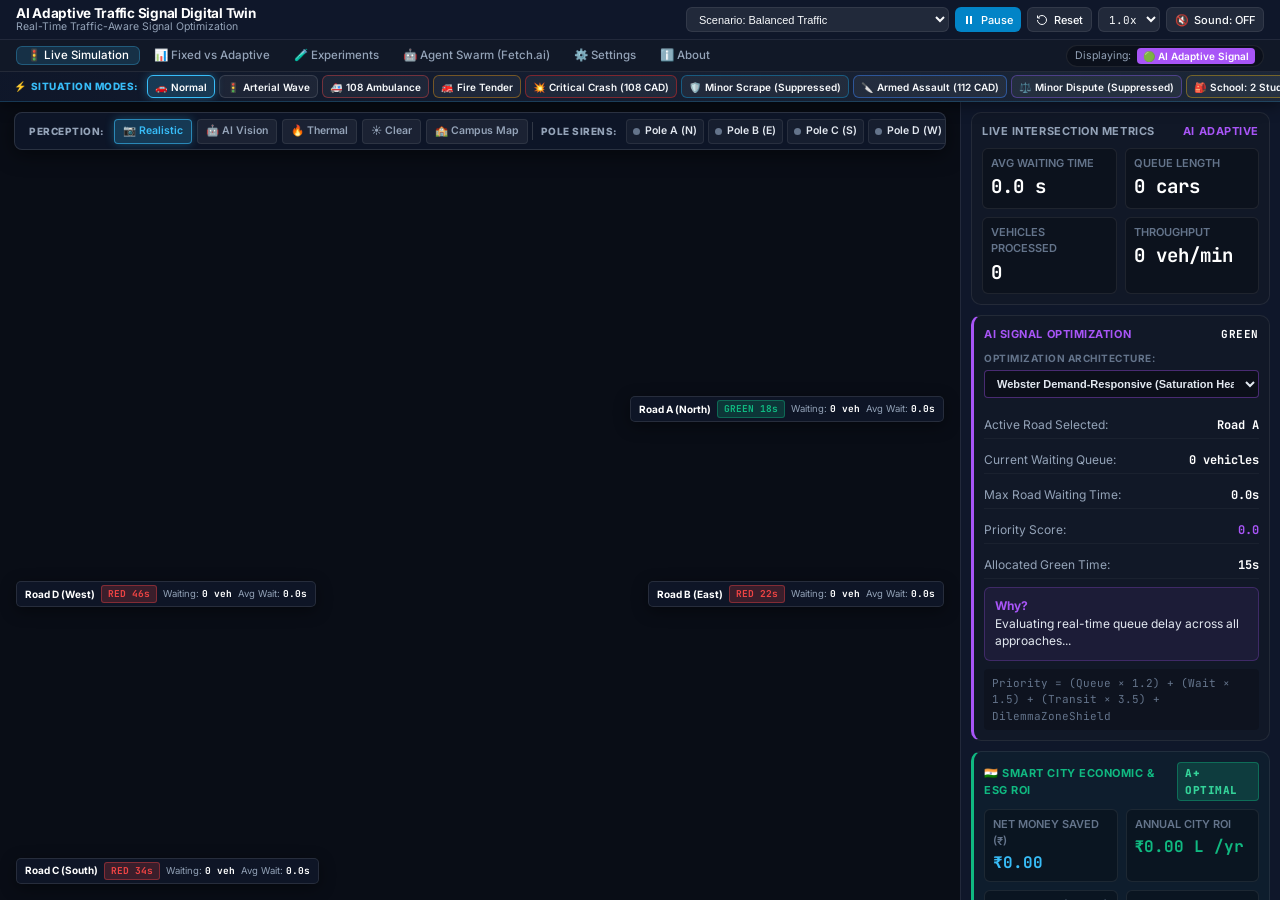
==== commit 3aa40089: "feat(agents): implement Fetch.ai decentralized multi-agent swarm & ASI:One ACP gateway" ====
--- a/frontend/index.html
+++ b/frontend/index.html
@@ -76,6 +76,7 @@
         <button class="nav-tab-btn active" data-view="dashboard">🚦 Live Simulation</button>
         <button class="nav-tab-btn" data-view="comparison">📊 Fixed vs Adaptive</button>
         <button class="nav-tab-btn" data-view="experiments">🧪 Experiments</button>
+        <button class="nav-tab-btn" data-view="swarm">🤖 Agent Swarm (Fetch.ai)</button>
         <button class="nav-tab-btn" data-view="settings">⚙️ Settings</button>
         <button class="nav-tab-btn" data-view="about">ℹ️ About</button>
       </div>
@@ -788,6 +789,88 @@
       </div>
     </section>
 
+    <!-- SECTION 4B: FETCH.AI MULTI-AGENT SWARM -->
+    <section id="view-swarm" class="view-section">
+      <div class="page-container">
+        <div class="page-header">
+          <h2>🤖 Fetch.ai Decentralized Multi-Agent Swarm & ASI:One Integration</h2>
+          <p>Decentralized Autonomous Agents coordinating traffic preemption, sub-second collision triage, and pedestrian safety over the Agent Chat Protocol (ACP).</p>
+        </div>
+
+        <div class="grid-2col" style="display: grid; grid-template-columns: 1fr 1fr; gap: 20px; margin-bottom: 24px;">
+          <div class="panel-card" style="background: rgba(15, 23, 42, 0.7); border: 1px solid rgba(0, 210, 106, 0.3); border-radius: 12px; padding: 20px;">
+            <h3 style="color: #00D26A; margin-bottom: 12px;">✨ Challenge: ASI:One Intent to Action</h3>
+            <p style="color: var(--text-secondary); font-size: 14px; line-height: 1.6;">
+              Built for the <strong>ASI:One Agent Challenge</strong>. Our public gateway agent implements the official <code>uagents_core.contrib.protocols.chat</code> specifications. It takes natural language user intent on <strong>asi1.ai</strong> and immediately translates it into cyber-physical traffic actions (e.g. 108 ambulance green carpet preemption, 6.8G crash 108 CAD dispatch, and minor scrape suppression).
+            </p>
+            <div style="margin-top: 14px;">
+              <span class="badge-algo" style="background: rgba(121, 82, 222, 0.2); color: #A78BFA; border: 1px solid #7952DE;">Protocol: ACP 0.3.0</span>
+              <span class="badge-algo" style="background: rgba(0, 210, 106, 0.2); color: #00D26A; border: 1px solid #00D26A; margin-left: 8px;">Network: Fetch.ai Almanac</span>
+            </div>
+          </div>
+
+          <div class="panel-card" style="background: rgba(15, 23, 42, 0.7); border: 1px solid rgba(59, 130, 246, 0.3); border-radius: 12px; padding: 20px;">
+            <h3 style="color: #3B82F6; margin-bottom: 12px;">☁️ Agentverse 60-Second Cloud Deploy</h3>
+            <p style="color: var(--text-secondary); font-size: 14px; line-height: 1.6;">
+              Deploy our single-file self-contained agent to <strong>Agentverse.ai</strong> in 1 minute:
+            </p>
+            <ol style="color: var(--text-secondary); font-size: 13px; margin-left: 20px; line-height: 1.8;">
+              <li>Log in to <a href="https://agentverse.ai" target="_blank" style="color: #60A5FA;">agentverse.ai</a> &amp; click <strong>+ New Agent</strong>.</li>
+              <li>Copy code from <code>backend/agents/agentverse_hosted_agent.py</code>.</li>
+              <li>Paste into editor and click <strong>Start</strong>.</li>
+              <li>Chat on <a href="https://asi1.ai" target="_blank" style="color: #60A5FA;">asi1.ai</a> with your live public agent!</li>
+            </ol>
+          </div>
+        </div>
+
+        <div class="panel-card" style="background: rgba(15, 23, 42, 0.7); border: 1px solid rgba(255, 255, 255, 0.1); border-radius: 12px; padding: 20px;">
+          <h3 style="margin-bottom: 16px; color: var(--text-primary);">Active Swarm Agents &amp; Cryptographic Addresses</h3>
+          <table class="metrics-table" style="width: 100%; border-collapse: collapse;">
+            <thead>
+              <tr style="border-bottom: 1px solid rgba(255, 255, 255, 0.1); text-align: left;">
+                <th style="padding: 10px;">Agent Name</th>
+                <th style="padding: 10px;">Module</th>
+                <th style="padding: 10px;">Role &amp; Real-World Action</th>
+                <th style="padding: 10px;">Cryptographic Address</th>
+              </tr>
+            </thead>
+            <tbody>
+              <tr style="border-bottom: 1px solid rgba(255, 255, 255, 0.05);">
+                <td style="padding: 12px; font-weight: 600; color: #60A5FA;">JunctionControllerAgent</td>
+                <td style="padding: 12px;"><code>agent_junction.py</code></td>
+                <td style="padding: 12px;">Manages signal phases, evaluates queue indices, grants 108 green carpet waves, triggers directional corner pole sirens A–D.</td>
+                <td style="padding: 12px;"><code style="font-size: 11px; color: #A78BFA;">agent1qv64chlcf8cuqfwl26mg6l8lp97ng8xvg88jsfkz903xetc6mxaq7zm8exa</code></td>
+              </tr>
+              <tr style="border-bottom: 1px solid rgba(255, 255, 255, 0.05);">
+                <td style="padding: 12px; font-weight: 600; color: #EF4444;">EmergencyFleetAgent</td>
+                <td style="padding: 12px;"><code>agent_ambulance.py</code></td>
+                <td style="padding: 12px;">Autonomous 108 ALS Ambulance agent. Broadcasts authenticated route preemption requests and stopline ETA over A2A protocol.</td>
+                <td style="padding: 12px;"><code style="font-size: 11px; color: #A78BFA;">agent1qgs49qusgm4lylwpvf3pmkmlvhqsecvd6yelhwd3nvf8st5z8hy4c267naz</code></td>
+              </tr>
+              <tr style="border-bottom: 1px solid rgba(255, 255, 255, 0.05);">
+                <td style="padding: 12px; font-weight: 600; color: #F59E0B;">TriageCADAgent</td>
+                <td style="padding: 12px;"><code>agent_triage.py</code></td>
+                <td style="padding: 12px;">Sub-second crash triage. Dispatches 108 CAD to Trauma Centers for 6.8G crashes; strictly suppresses minor 1.3G fender-benders to preserve hospital lines.</td>
+                <td style="padding: 12px;"><code style="font-size: 11px; color: #A78BFA;">agent1qt6ra3rkwu0fx95ca56hrj0akft3xwfm63yx8rt5tmkc6uzmhydxu8pgww5</code></td>
+              </tr>
+              <tr style="border-bottom: 1px solid rgba(255, 255, 255, 0.05);">
+                <td style="padding: 12px; font-weight: 600; color: #10B981;">PedestrianVRUAgent</td>
+                <td style="padding: 12px;"><code>agent_pedestrian.py</code></td>
+                <td style="padding: 12px;">Vulnerable road user safety. Aggregates campus student crowd surges and commands Barnes Dance all-pedestrian scramble (all-red vehicular hold).</td>
+                <td style="padding: 12px;"><code style="font-size: 11px; color: #A78BFA;">agent1q2e5etz55k3nkx0xhx7phzadk2j5973zstm78esx4x4eggskknpaq9hjcw6</code></td>
+              </tr>
+              <tr>
+                <td style="padding: 12px; font-weight: 600; color: #8B5CF6;">ASIOneGatewayAgent</td>
+                <td style="padding: 12px;"><code>agent_asi_one.py</code></td>
+                <td style="padding: 12px;">Agent Chat Protocol (ACP) gateway. Discovered on ASI:One (asi1.ai) and Agentverse, transforming natural language conversation into cyber-physical action.</td>
+                <td style="padding: 12px;"><code style="font-size: 11px; color: #A78BFA;">agent1q2z38r8leq4qhmqmqklcekjljmjhkw5udrf4yn6n7w6k8hn2qr5eumag6ft</code></td>
+              </tr>
+            </tbody>
+          </table>
+        </div>
+      </div>
+    </section>
+
     <!-- SECTION 5: ABOUT -->
     <section id="view-about" class="view-section">
       <div class="page-container">
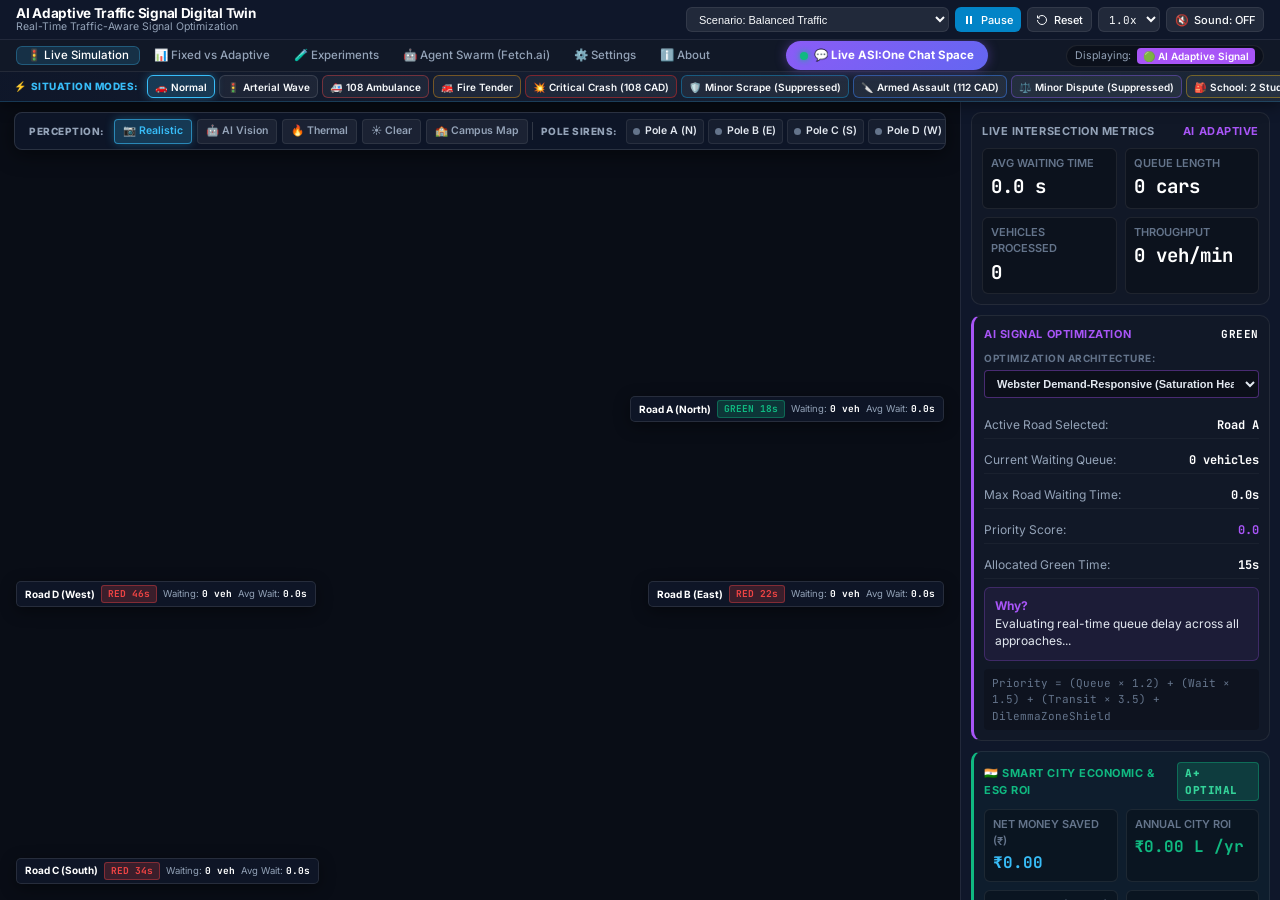
==== commit 97428f9e: "feat: integrate Signal-Aware MAPS copilot, ASI:One Swarm directory, Fetch.ai Payment Protocol, and a" ====
--- a/frontend/index.html
+++ b/frontend/index.html
@@ -13,8 +13,38 @@
 
   <!-- Stylesheets -->
   <link rel="stylesheet" href="css/main.css">
-  <link rel="stylesheet" href="css/dashboard.css">
+  <link rel="stylesheet" href="css/dashboard.css?v=3.2">
   <link rel="stylesheet" href="css/charts.css">
+
+  <style id="swarm-table-custom-style">
+    .swarm-table th {
+      background: rgba(10, 15, 30, 0.7) !important;
+      color: #94A3B8 !important;
+      font-size: 11px !important;
+      font-weight: 700 !important;
+      text-transform: uppercase !important;
+      letter-spacing: 0.5px !important;
+      border-bottom: 2px solid rgba(255, 255, 255, 0.12) !important;
+    }
+    .swarm-table tr:hover {
+      background: rgba(255, 255, 255, 0.04) !important;
+    }
+    .swarm-copy-btn:hover {
+      background: rgba(168, 85, 247, 0.3) !important;
+      border-color: #A855F7 !important;
+      color: #fff !important;
+    }
+    .swarm-copy-btn.copied {
+      background: rgba(16, 185, 129, 0.3) !important;
+      border-color: #10B981 !important;
+      color: #34D399 !important;
+    }
+    .acp-preset-btn:hover {
+      filter: brightness(1.2);
+      transform: translateY(-1px);
+    }
+  </style>
+
 </head>
 <body>
   <div id="app-container">
@@ -82,6 +112,7 @@
       </div>
 
       <!-- Active Hero Controller Mode Badge -->
+      <a href="https://asi1.ai/chat/449bfcc6-32dc-4a17-9fc7-9e1dcc99d9a4?space=9aafc223-1cae-43af-b246-de7feceb76a2" target="_blank" style="background: linear-gradient(135deg, #8B5CF6, #6366F1); color: #fff; padding: 6px 14px; border-radius: 20px; font-size: 11.5px; font-weight: 700; text-decoration: none; display: inline-flex; align-items: center; gap: 6px; box-shadow: 0 0 12px rgba(139, 92, 246, 0.4); margin-right: 12px;"><span style="width: 8px; height: 8px; border-radius: 50%; background: #10B981; box-shadow: 0 0 6px #10B981; display: inline-block;"></span>💬 Live ASI:One Chat Space</a>
       <div class="active-controller-badge">
         <span>Displaying:</span>
         <button id="btn-toggle-hero-mode" class="mode-toggle-btn active-ai" title="Toggle which signal controller runs the hero intersection">
@@ -791,82 +822,355 @@
 
     <!-- SECTION 4B: FETCH.AI MULTI-AGENT SWARM -->
     <section id="view-swarm" class="view-section">
-      <div class="page-container">
-        <div class="page-header">
+      <div class="page-container" style="max-width: 1200px;">
+        <div class="page-header" style="margin-bottom: 20px;">
           <h2>🤖 Fetch.ai Decentralized Multi-Agent Swarm & ASI:One Integration</h2>
           <p>Decentralized Autonomous Agents coordinating traffic preemption, sub-second collision triage, and pedestrian safety over the Agent Chat Protocol (ACP).</p>
         </div>
 
-        <div class="grid-2col" style="display: grid; grid-template-columns: 1fr 1fr; gap: 20px; margin-bottom: 24px;">
-          <div class="panel-card" style="background: rgba(15, 23, 42, 0.7); border: 1px solid rgba(0, 210, 106, 0.3); border-radius: 12px; padding: 20px;">
-            <h3 style="color: #00D26A; margin-bottom: 12px;">✨ Challenge: ASI:One Intent to Action</h3>
-            <p style="color: var(--text-secondary); font-size: 14px; line-height: 1.6;">
-              Built for the <strong>ASI:One Agent Challenge</strong>. Our public gateway agent implements the official <code>uagents_core.contrib.protocols.chat</code> specifications. It takes natural language user intent on <strong>asi1.ai</strong> and immediately translates it into cyber-physical traffic actions (e.g. 108 ambulance green carpet preemption, 6.8G crash 108 CAD dispatch, and minor scrape suppression).
+        <!-- CHALLENGE & AGENTVERSE TOP CARDS -->
+        <div class="grid-2col" style="display: grid; grid-template-columns: 1fr 1fr; gap: 16px; margin-bottom: 20px;">
+          <div class="panel-card" style="background: rgba(15, 23, 42, 0.8); border: 1px solid rgba(0, 210, 106, 0.35); border-radius: 12px; padding: 18px;">
+            <h3 style="color: #00D26A; margin-bottom: 10px; font-size: 15px; display: flex; align-items: center; gap: 8px;">
+              <span>✨</span> Challenge: ASI:One Intent to Action
+            </h3>
+            <p style="color: var(--text-secondary); font-size: 13px; line-height: 1.6; margin: 0 0 12px 0;">
+              Built for the <strong>ASI:One Agent Challenge</strong>. Our public gateway agent implements official <code>uagents_core.contrib.protocols.chat</code> specifications. It takes natural language user intent on <strong>asi1.ai</strong> and immediately executes cyber-physical traffic actions (108 ambulance green carpet preemption, 6.8G crash 108 CAD dispatch, and minor scrape suppression).
             </p>
-            <div style="margin-top: 14px;">
-              <span class="badge-algo" style="background: rgba(121, 82, 222, 0.2); color: #A78BFA; border: 1px solid #7952DE;">Protocol: ACP 0.3.0</span>
-              <span class="badge-algo" style="background: rgba(0, 210, 106, 0.2); color: #00D26A; border: 1px solid #00D26A; margin-left: 8px;">Network: Fetch.ai Almanac</span>
-            </div>
-          </div>
-
-          <div class="panel-card" style="background: rgba(15, 23, 42, 0.7); border: 1px solid rgba(59, 130, 246, 0.3); border-radius: 12px; padding: 20px;">
-            <h3 style="color: #3B82F6; margin-bottom: 12px;">☁️ Agentverse 60-Second Cloud Deploy</h3>
-            <p style="color: var(--text-secondary); font-size: 14px; line-height: 1.6;">
-              Deploy our single-file self-contained agent to <strong>Agentverse.ai</strong> in 1 minute:
+            <div style="display: flex; gap: 8px; flex-wrap: wrap;">
+              <span class="badge-algo" style="background: rgba(121, 82, 222, 0.25); color: #C084FC; border: 1px solid #7952DE; font-size: 11px; padding: 3px 8px; border-radius: 6px;">Protocol: ACP 0.3.0</span>
+              <span class="badge-algo" style="background: rgba(0, 210, 106, 0.2); color: #00D26A; border: 1px solid #00D26A; font-size: 11px; padding: 3px 8px; border-radius: 6px;">Network: Fetch.ai Almanac</span>
+              <span class="badge-algo" style="background: rgba(59, 130, 246, 0.2); color: #60A5FA; border: 1px solid #3B82F6; font-size: 11px; padding: 3px 8px; border-radius: 6px;">Framework: uAgents 0.25+</span>
+            </div>
+          </div>
+
+          <div class="panel-card" style="background: rgba(15, 23, 42, 0.8); border: 1px solid rgba(59, 130, 246, 0.35); border-radius: 12px; padding: 18px;">
+            <h3 style="color: #3B82F6; margin-bottom: 10px; font-size: 15px; display: flex; align-items: center; gap: 8px;">
+              <span>☁️</span> Agentverse Cloud Deployment
+            </h3>
+            <p style="color: var(--text-secondary); font-size: 13px; line-height: 1.6; margin: 0 0 12px 0;">
+              Our standalone agent is live and registered on the <strong>Fetch.ai Agentverse Almanac</strong>. It runs 24/7 in the decentralized cloud and is directly discoverable on ASI:One:
             </p>
-            <ol style="color: var(--text-secondary); font-size: 13px; margin-left: 20px; line-height: 1.8;">
-              <li>Log in to <a href="https://agentverse.ai" target="_blank" style="color: #60A5FA;">agentverse.ai</a> &amp; click <strong>+ New Agent</strong>.</li>
-              <li>Copy code from <code>backend/agents/agentverse_hosted_agent.py</code>.</li>
-              <li>Paste into editor and click <strong>Start</strong>.</li>
-              <li>Chat on <a href="https://asi1.ai" target="_blank" style="color: #60A5FA;">asi1.ai</a> with your live public agent!</li>
-            </ol>
-          </div>
-        </div>
-
-        <div class="panel-card" style="background: rgba(15, 23, 42, 0.7); border: 1px solid rgba(255, 255, 255, 0.1); border-radius: 12px; padding: 20px;">
-          <h3 style="margin-bottom: 16px; color: var(--text-primary);">Active Swarm Agents &amp; Cryptographic Addresses</h3>
-          <table class="metrics-table" style="width: 100%; border-collapse: collapse;">
-            <thead>
-              <tr style="border-bottom: 1px solid rgba(255, 255, 255, 0.1); text-align: left;">
-                <th style="padding: 10px;">Agent Name</th>
-                <th style="padding: 10px;">Module</th>
-                <th style="padding: 10px;">Role &amp; Real-World Action</th>
-                <th style="padding: 10px;">Cryptographic Address</th>
-              </tr>
-            </thead>
-            <tbody>
-              <tr style="border-bottom: 1px solid rgba(255, 255, 255, 0.05);">
-                <td style="padding: 12px; font-weight: 600; color: #60A5FA;">JunctionControllerAgent</td>
-                <td style="padding: 12px;"><code>agent_junction.py</code></td>
-                <td style="padding: 12px;">Manages signal phases, evaluates queue indices, grants 108 green carpet waves, triggers directional corner pole sirens A–D.</td>
-                <td style="padding: 12px;"><code style="font-size: 11px; color: #A78BFA;">agent1qv64chlcf8cuqfwl26mg6l8lp97ng8xvg88jsfkz903xetc6mxaq7zm8exa</code></td>
-              </tr>
-              <tr style="border-bottom: 1px solid rgba(255, 255, 255, 0.05);">
-                <td style="padding: 12px; font-weight: 600; color: #EF4444;">EmergencyFleetAgent</td>
-                <td style="padding: 12px;"><code>agent_ambulance.py</code></td>
-                <td style="padding: 12px;">Autonomous 108 ALS Ambulance agent. Broadcasts authenticated route preemption requests and stopline ETA over A2A protocol.</td>
-                <td style="padding: 12px;"><code style="font-size: 11px; color: #A78BFA;">agent1qgs49qusgm4lylwpvf3pmkmlvhqsecvd6yelhwd3nvf8st5z8hy4c267naz</code></td>
-              </tr>
-              <tr style="border-bottom: 1px solid rgba(255, 255, 255, 0.05);">
-                <td style="padding: 12px; font-weight: 600; color: #F59E0B;">TriageCADAgent</td>
-                <td style="padding: 12px;"><code>agent_triage.py</code></td>
-                <td style="padding: 12px;">Sub-second crash triage. Dispatches 108 CAD to Trauma Centers for 6.8G crashes; strictly suppresses minor 1.3G fender-benders to preserve hospital lines.</td>
-                <td style="padding: 12px;"><code style="font-size: 11px; color: #A78BFA;">agent1qt6ra3rkwu0fx95ca56hrj0akft3xwfm63yx8rt5tmkc6uzmhydxu8pgww5</code></td>
-              </tr>
-              <tr style="border-bottom: 1px solid rgba(255, 255, 255, 0.05);">
-                <td style="padding: 12px; font-weight: 600; color: #10B981;">PedestrianVRUAgent</td>
-                <td style="padding: 12px;"><code>agent_pedestrian.py</code></td>
-                <td style="padding: 12px;">Vulnerable road user safety. Aggregates campus student crowd surges and commands Barnes Dance all-pedestrian scramble (all-red vehicular hold).</td>
-                <td style="padding: 12px;"><code style="font-size: 11px; color: #A78BFA;">agent1q2e5etz55k3nkx0xhx7phzadk2j5973zstm78esx4x4eggskknpaq9hjcw6</code></td>
-              </tr>
-              <tr>
-                <td style="padding: 12px; font-weight: 600; color: #8B5CF6;">ASIOneGatewayAgent</td>
-                <td style="padding: 12px;"><code>agent_asi_one.py</code></td>
-                <td style="padding: 12px;">Agent Chat Protocol (ACP) gateway. Discovered on ASI:One (asi1.ai) and Agentverse, transforming natural language conversation into cyber-physical action.</td>
-                <td style="padding: 12px;"><code style="font-size: 11px; color: #A78BFA;">agent1q2z38r8leq4qhmqmqklcekjljmjhkw5udrf4yn6n7w6k8hn2qr5eumag6ft</code></td>
-              </tr>
-            </tbody>
-          </table>
+            <div style="display: flex; align-items: center; justify-content: space-between; flex-wrap: wrap; gap: 8px;">
+              <div style="display: flex; gap: 8px; align-items: center;">
+                <span style="background: rgba(56, 189, 248, 0.15); border: 1px solid rgba(56, 189, 248, 0.4); color: #38BDF8; font-family: var(--font-mono); font-size: 11.5px; font-weight: 600; padding: 3px 8px; border-radius: 6px;">@trafficflow-ai-traff</span>
+                <span style="background: rgba(16, 185, 129, 0.2); border: 1px solid #10B981; color: #34D399; font-size: 11px; font-weight: 700; padding: 3px 8px; border-radius: 12px;">Active &amp; ASI Available</span>
+              </div>
+              <div style="display: flex; gap: 6px;">
+                <a href="https://asi1.ai/chat/449bfcc6-32dc-4a17-9fc7-9e1dcc99d9a4?space=9aafc223-1cae-43af-b246-de7feceb76a2" target="_blank" style="background: linear-gradient(135deg, #8B5CF6, #6366F1); color: #fff; padding: 5px 12px; border-radius: 6px; font-size: 11.5px; font-weight: 700; text-decoration: none; display: inline-flex; align-items: center; gap: 4px;">💬 Chat on ASI:One</a>
+                <a href="https://agentverse.ai" target="_blank" style="background: rgba(255, 255, 255, 0.08); color: #E2E8F0; border: 1px solid rgba(255, 255, 255, 0.2); padding: 5px 10px; border-radius: 6px; font-size: 11.5px; font-weight: 600; text-decoration: none;">☁️ Agentverse</a>
+              </div>
+            </div>
+          </div>
+        </div>
+
+        <!-- TABULAR AGENT SWARM CARD -->
+        <div class="panel-card" style="background: rgba(15, 23, 42, 0.85); border: 1px solid rgba(255, 255, 255, 0.12); border-radius: 14px; padding: 20px; margin-bottom: 24px; box-shadow: 0 8px 30px rgba(0, 0, 0, 0.45);">
+          
+          <!-- Table Header Banner -->
+          <div style="display: flex; justify-content: space-between; align-items: center; margin-bottom: 16px; flex-wrap: wrap; gap: 12px; border-bottom: 1px solid rgba(255, 255, 255, 0.1); padding-bottom: 14px;">
+            <div style="display: flex; align-items: center; gap: 12px;">
+              <h3 style="margin: 0; color: #fff; font-size: 16px; font-weight: 800; display: flex; align-items: center; gap: 8px;">
+                <span style="color: #F59E0B;">⚡</span> Active Swarm Agents &amp; Cryptographic Addresses
+              </h3>
+              <div style="display: inline-flex; align-items: center; gap: 6px; background: rgba(16, 185, 129, 0.15); border: 1px solid rgba(16, 185, 129, 0.4); color: #34D399; font-size: 11px; font-weight: 700; padding: 3px 10px; border-radius: 20px;">
+                <span style="width: 7px; height: 7px; border-radius: 50%; background: #10B981; box-shadow: 0 0 8px #10B981; display: inline-block;"></span>
+                5/5 AGENTS ONLINE
+              </div>
+            </div>
+            <div style="display: flex; gap: 14px; font-size: 12px; color: var(--text-dim);">
+              <span>Network: <strong style="color: #38BDF8;">Fetch.ai Almanac</strong></span>
+              <span>•</span>
+              <span>Crypto: <strong style="color: #A78BFA;">Ed25519 Bech32</strong></span>
+              <span>•</span>
+              <span>Mesh: <strong style="color: #34D399;">A2A Typed Pydantic</strong></span>
+            </div>
+          </div>
+
+          <!-- THE SWARM TABLE -->
+          <div style="overflow-x: auto;">
+            <table class="swarm-table" style="width: 100%; border-collapse: separate; border-spacing: 0; font-size: 13px;">
+              <thead>
+                <tr style="background: rgba(0, 0, 0, 0.45); color: var(--text-muted); font-size: 11px; text-transform: uppercase; letter-spacing: 0.5px;">
+                  <th style="padding: 12px 14px; text-align: left; border-bottom: 2px solid rgba(255, 255, 255, 0.1); border-top-left-radius: 8px;">Agent Identity</th>
+                  <th style="padding: 12px 14px; text-align: left; border-bottom: 2px solid rgba(255, 255, 255, 0.1);">Status &amp; Mesh</th>
+                  <th style="padding: 12px 14px; text-align: left; border-bottom: 2px solid rgba(255, 255, 255, 0.1);">Role &amp; Real-World Action</th>
+                  <th style="padding: 12px 14px; text-align: left; border-bottom: 2px solid rgba(255, 255, 255, 0.1);">Cryptographic Bech32 Address</th>
+                  <th style="padding: 12px 14px; text-align: center; border-bottom: 2px solid rgba(255, 255, 255, 0.1); border-top-right-radius: 8px;">Action</th>
+                </tr>
+              </thead>
+              <tbody>
+
+                <!-- ROW 1: ASI:ONE GATEWAY AGENT -->
+                <tr style="background: rgba(139, 92, 246, 0.08); border-bottom: 1px solid rgba(255, 255, 255, 0.08);">
+                  <td style="padding: 14px; vertical-align: top; border-bottom: 1px solid rgba(255, 255, 255, 0.08); border-left: 3px solid #8B5CF6;">
+                    <div style="display: flex; align-items: center; gap: 10px;">
+                      <span style="font-size: 24px; width: 36px; height: 36px; background: rgba(139, 92, 246, 0.2); border-radius: 8px; display: inline-flex; align-items: center; justify-content: center;">🌐</span>
+                      <div>
+                        <div style="font-weight: 700; color: #fff; font-size: 14px;">ASIOneGatewayAgent</div>
+                        <div style="display: flex; gap: 6px; align-items: center; margin-top: 3px;">
+                          <span style="background: rgba(56, 189, 248, 0.15); color: #38BDF8; font-family: var(--font-mono); font-size: 10.5px; padding: 1px 5px; border-radius: 4px;">@trafficflow-ai-traff</span>
+                          <span style="color: var(--text-dim); font-size: 10.5px; font-family: var(--font-mono);">agent_asi_one.py</span>
+                        </div>
+                      </div>
+                    </div>
+                  </td>
+                  <td style="padding: 14px; vertical-align: top; border-bottom: 1px solid rgba(255, 255, 255, 0.08); white-space: nowrap;">
+                    <span style="display: inline-flex; align-items: center; gap: 5px; background: rgba(16, 185, 129, 0.2); border: 1px solid #10B981; color: #34D399; font-size: 10.5px; font-weight: 700; padding: 2px 7px; border-radius: 10px;">
+                      <span style="width: 5px; height: 5px; border-radius: 50%; background: #10B981; display: inline-block;"></span>
+                      Live on ASI:One
+                    </span>
+                    <div style="color: var(--text-dim); font-size: 11px; margin-top: 4px;">Fetch.ai Almanac</div>
+                  </td>
+                  <td style="padding: 14px; vertical-align: top; border-bottom: 1px solid rgba(255, 255, 255, 0.08);">
+                    <div style="color: var(--text-secondary); font-size: 12.5px; line-height: 1.5; margin-bottom: 6px;">
+                      Public Agent Chat Protocol (ACP) gateway. Discovered on <strong>asi1.ai</strong>. Converts natural language conversational intent directly into real-world traffic preemption &amp; triage without human middleman.
+                    </div>
+                    <div style="display: flex; gap: 5px; flex-wrap: wrap;">
+                      <span style="background: rgba(139, 92, 246, 0.15); color: #D8B4FE; border: 1px solid rgba(139, 92, 246, 0.3); font-size: 10.5px; padding: 2px 6px; border-radius: 4px;">ACP v0.3.0</span>
+                      <span style="background: rgba(139, 92, 246, 0.15); color: #D8B4FE; border: 1px solid rgba(139, 92, 246, 0.3); font-size: 10.5px; padding: 2px 6px; border-radius: 4px;">Intent-to-Action</span>
+                      <span style="background: rgba(139, 92, 246, 0.15); color: #D8B4FE; border: 1px solid rgba(139, 92, 246, 0.3); font-size: 10.5px; padding: 2px 6px; border-radius: 4px;">Agentverse Hosted</span>
+                    </div>
+                  </td>
+                  <td style="padding: 14px; vertical-align: top; border-bottom: 1px solid rgba(255, 255, 255, 0.08);">
+                    <div style="display: flex; align-items: center; gap: 8px; background: rgba(0, 0, 0, 0.35); border: 1px solid rgba(255, 255, 255, 0.1); border-radius: 6px; padding: 6px 10px;">
+                      <code style="font-family: var(--font-mono); font-size: 11px; color: #C4B5FD; word-break: break-all;">agent1qwmawnyywfmhxgtyfl6uut9gkv4s36q4ykw220trle6053c4k8nrzvp98t4</code>
+                    </div>
+                  </td>
+                  <td style="padding: 14px; vertical-align: top; text-align: center; border-bottom: 1px solid rgba(255, 255, 255, 0.08); white-space: nowrap;">
+                    <div style="display: flex; flex-direction: column; gap: 5px; align-items: center;">
+                      <button class="swarm-copy-btn" data-address="agent1qwmawnyywfmhxgtyfl6uut9gkv4s36q4ykw220trle6053c4k8nrzvp98t4" style="background: rgba(139, 92, 246, 0.2); border: 1px solid #8B5CF6; color: #fff; font-size: 11px; font-weight: 600; padding: 5px 10px; border-radius: 5px; cursor: pointer; width: 100%;">
+                        📋 Copy Address
+                      </button>
+                      <a href="https://asi1.ai/chat/449bfcc6-32dc-4a17-9fc7-9e1dcc99d9a4?space=9aafc223-1cae-43af-b246-de7feceb76a2" target="_blank" style="background: rgba(255, 255, 255, 0.08); border: 1px solid rgba(255, 255, 255, 0.15); color: #38BDF8; font-size: 10.5px; padding: 3px 8px; border-radius: 5px; text-decoration: none; width: 100%; box-sizing: border-box;">
+                        💬 Open ASI:One
+                      </a>
+                    </div>
+                  </td>
+                </tr>
+
+                <!-- ROW 2: JUNCTION CONTROLLER AGENT -->
+                <tr style="background: rgba(15, 23, 42, 0.4); border-bottom: 1px solid rgba(255, 255, 255, 0.08);">
+                  <td style="padding: 14px; vertical-align: top; border-bottom: 1px solid rgba(255, 255, 255, 0.08); border-left: 3px solid #00E5FF;">
+                    <div style="display: flex; align-items: center; gap: 10px;">
+                      <span style="font-size: 24px; width: 36px; height: 36px; background: rgba(0, 229, 255, 0.15); border-radius: 8px; display: inline-flex; align-items: center; justify-content: center;">🚦</span>
+                      <div>
+                        <div style="font-weight: 700; color: #fff; font-size: 14px;">JunctionControllerAgent</div>
+                        <div style="color: var(--text-dim); font-size: 10.5px; font-family: var(--font-mono); margin-top: 3px;">agent_junction.py</div>
+                      </div>
+                    </div>
+                  </td>
+                  <td style="padding: 14px; vertical-align: top; border-bottom: 1px solid rgba(255, 255, 255, 0.08); white-space: nowrap;">
+                    <span style="display: inline-flex; align-items: center; gap: 5px; background: rgba(0, 229, 255, 0.15); border: 1px solid rgba(0, 229, 255, 0.4); color: #67E8F9; font-size: 10.5px; font-weight: 700; padding: 2px 7px; border-radius: 10px;">
+                      <span style="width: 5px; height: 5px; border-radius: 50%; background: #00E5FF; display: inline-block;"></span>
+                      A2A Mesh Active
+                    </span>
+                    <div style="color: var(--text-dim); font-size: 11px; margin-top: 4px;">Signal Actuator</div>
+                  </td>
+                  <td style="padding: 14px; vertical-align: top; border-bottom: 1px solid rgba(255, 255, 255, 0.08);">
+                    <div style="color: var(--text-secondary); font-size: 12.5px; line-height: 1.5; margin-bottom: 6px;">
+                      Manages signal phases, computes Webster delay-responsive cycle durations, grants 108 green carpet preemption waves, and triggers directional 115 dB corner pole sirens (Poles A–D).
+                    </div>
+                    <div style="display: flex; gap: 5px; flex-wrap: wrap;">
+                      <span style="background: rgba(0, 229, 255, 0.1); color: #67E8F9; border: 1px solid rgba(0, 229, 255, 0.25); font-size: 10.5px; padding: 2px 6px; border-radius: 4px;">Webster AI</span>
+                      <span style="background: rgba(0, 229, 255, 0.1); color: #67E8F9; border: 1px solid rgba(0, 229, 255, 0.25); font-size: 10.5px; padding: 2px 6px; border-radius: 4px;">115dB Corner Siren</span>
+                      <span style="background: rgba(0, 229, 255, 0.1); color: #67E8F9; border: 1px solid rgba(0, 229, 255, 0.25); font-size: 10.5px; padding: 2px 6px; border-radius: 4px;">Green Carpet Wave</span>
+                    </div>
+                  </td>
+                  <td style="padding: 14px; vertical-align: top; border-bottom: 1px solid rgba(255, 255, 255, 0.08);">
+                    <div style="display: flex; align-items: center; gap: 8px; background: rgba(0, 0, 0, 0.35); border: 1px solid rgba(255, 255, 255, 0.1); border-radius: 6px; padding: 6px 10px;">
+                      <code style="font-family: var(--font-mono); font-size: 11px; color: #67E8F9; word-break: break-all;">agent1qv64chlcf8cuqfwl26mg6l8lp97ng8xvg88jsfkz903xetc6mxaq7zm8exa</code>
+                    </div>
+                  </td>
+                  <td style="padding: 14px; vertical-align: top; text-align: center; border-bottom: 1px solid rgba(255, 255, 255, 0.08); white-space: nowrap;">
+                    <button class="swarm-copy-btn" data-address="agent1qv64chlcf8cuqfwl26mg6l8lp97ng8xvg88jsfkz903xetc6mxaq7zm8exa" style="background: rgba(255, 255, 255, 0.07); border: 1px solid rgba(255, 255, 255, 0.15); color: #E2E8F0; font-size: 11px; font-weight: 600; padding: 5px 12px; border-radius: 5px; cursor: pointer;">
+                      📋 Copy
+                    </button>
+                  </td>
+                </tr>
+
+                <!-- ROW 3: EMERGENCY FLEET AGENT -->
+                <tr style="background: rgba(239, 68, 68, 0.05); border-bottom: 1px solid rgba(255, 255, 255, 0.08);">
+                  <td style="padding: 14px; vertical-align: top; border-bottom: 1px solid rgba(255, 255, 255, 0.08); border-left: 3px solid #EF4444;">
+                    <div style="display: flex; align-items: center; gap: 10px;">
+                      <span style="font-size: 24px; width: 36px; height: 36px; background: rgba(239, 68, 68, 0.15); border-radius: 8px; display: inline-flex; align-items: center; justify-content: center;">🚑</span>
+                      <div>
+                        <div style="font-weight: 700; color: #fff; font-size: 14px;">EmergencyFleetAgent</div>
+                        <div style="color: var(--text-dim); font-size: 10.5px; font-family: var(--font-mono); margin-top: 3px;">agent_ambulance.py</div>
+                      </div>
+                    </div>
+                  </td>
+                  <td style="padding: 14px; vertical-align: top; border-bottom: 1px solid rgba(255, 255, 255, 0.08); white-space: nowrap;">
+                    <span style="display: inline-flex; align-items: center; gap: 5px; background: rgba(239, 68, 68, 0.15); border: 1px solid rgba(239, 68, 68, 0.4); color: #FCA5A5; font-size: 10.5px; font-weight: 700; padding: 2px 7px; border-radius: 10px;">
+                      <span style="width: 5px; height: 5px; border-radius: 50%; background: #EF4444; display: inline-block;"></span>
+                      A2A Mesh Active
+                    </span>
+                    <div style="color: var(--text-dim); font-size: 11px; margin-top: 4px;">108 ALS Fleet</div>
+                  </td>
+                  <td style="padding: 14px; vertical-align: top; border-bottom: 1px solid rgba(255, 255, 255, 0.08);">
+                    <div style="color: var(--text-secondary); font-size: 12.5px; line-height: 1.5; margin-bottom: 6px;">
+                      Autonomous 108 Advanced Life Support (ALS) Ambulance fleet agent. Broadcasts authenticated route preemption requests, real-time stopline ETA, GPS coordinates, and clearance confirmations.
+                    </div>
+                    <div style="display: flex; gap: 5px; flex-wrap: wrap;">
+                      <span style="background: rgba(239, 68, 68, 0.1); color: #FCA5A5; border: 1px solid rgba(239, 68, 68, 0.25); font-size: 10.5px; padding: 2px 6px; border-radius: 4px;">108 ALS Preemption</span>
+                      <span style="background: rgba(239, 68, 68, 0.1); color: #FCA5A5; border: 1px solid rgba(239, 68, 68, 0.25); font-size: 10.5px; padding: 2px 6px; border-radius: 4px;">Stopline ETA</span>
+                      <span style="background: rgba(239, 68, 68, 0.1); color: #FCA5A5; border: 1px solid rgba(239, 68, 68, 0.25); font-size: 10.5px; padding: 2px 6px; border-radius: 4px;">Priority Negotiation</span>
+                    </div>
+                  </td>
+                  <td style="padding: 14px; vertical-align: top; border-bottom: 1px solid rgba(255, 255, 255, 0.08);">
+                    <div style="display: flex; align-items: center; gap: 8px; background: rgba(0, 0, 0, 0.35); border: 1px solid rgba(255, 255, 255, 0.1); border-radius: 6px; padding: 6px 10px;">
+                      <code style="font-family: var(--font-mono); font-size: 11px; color: #FCA5A5; word-break: break-all;">agent1qgs49qusgm4lylwpvf3pmkmlvhqsecvd6yelhwd3nvf8st5z8hy4c267naz</code>
+                    </div>
+                  </td>
+                  <td style="padding: 14px; vertical-align: top; text-align: center; border-bottom: 1px solid rgba(255, 255, 255, 0.08); white-space: nowrap;">
+                    <button class="swarm-copy-btn" data-address="agent1qgs49qusgm4lylwpvf3pmkmlvhqsecvd6yelhwd3nvf8st5z8hy4c267naz" style="background: rgba(255, 255, 255, 0.07); border: 1px solid rgba(255, 255, 255, 0.15); color: #E2E8F0; font-size: 11px; font-weight: 600; padding: 5px 12px; border-radius: 5px; cursor: pointer;">
+                      📋 Copy
+                    </button>
+                  </td>
+                </tr>
+
+                <!-- ROW 4: TRIAGE CAD AGENT -->
+                <tr style="background: rgba(245, 158, 11, 0.05); border-bottom: 1px solid rgba(255, 255, 255, 0.08);">
+                  <td style="padding: 14px; vertical-align: top; border-bottom: 1px solid rgba(255, 255, 255, 0.08); border-left: 3px solid #F59E0B;">
+                    <div style="display: flex; align-items: center; gap: 10px;">
+                      <span style="font-size: 24px; width: 36px; height: 36px; background: rgba(245, 158, 11, 0.15); border-radius: 8px; display: inline-flex; align-items: center; justify-content: center;">🩺</span>
+                      <div>
+                        <div style="font-weight: 700; color: #fff; font-size: 14px;">TriageCADAgent</div>
+                        <div style="color: var(--text-dim); font-size: 10.5px; font-family: var(--font-mono); margin-top: 3px;">agent_triage.py</div>
+                      </div>
+                    </div>
+                  </td>
+                  <td style="padding: 14px; vertical-align: top; border-bottom: 1px solid rgba(255, 255, 255, 0.08); white-space: nowrap;">
+                    <span style="display: inline-flex; align-items: center; gap: 5px; background: rgba(245, 158, 11, 0.15); border: 1px solid rgba(245, 158, 11, 0.4); color: #FCD34D; font-size: 10.5px; font-weight: 700; padding: 2px 7px; border-radius: 10px;">
+                      <span style="width: 5px; height: 5px; border-radius: 50%; background: #F59E0B; display: inline-block;"></span>
+                      A2A Mesh Active
+                    </span>
+                    <div style="color: var(--text-dim); font-size: 11px; margin-top: 4px;">Hospital CAD Triage</div>
+                  </td>
+                  <td style="padding: 14px; vertical-align: top; border-bottom: 1px solid rgba(255, 255, 255, 0.08);">
+                    <div style="color: var(--text-secondary); font-size: 12.5px; line-height: 1.5; margin-bottom: 6px;">
+                      Sub-second collision triage engine. Auto-dispatches 108 CAD to City Trauma Care for severe 6.8G crashes; strictly suppresses minor 1.3G scrapes to preserve emergency hospital bandwidth.
+                    </div>
+                    <div style="display: flex; gap: 5px; flex-wrap: wrap;">
+                      <span style="background: rgba(245, 158, 11, 0.1); color: #FCD34D; border: 1px solid rgba(245, 158, 11, 0.25); font-size: 10.5px; padding: 2px 6px; border-radius: 4px;">6.8G Crash CAD</span>
+                      <span style="background: rgba(245, 158, 11, 0.1); color: #FCD34D; border: 1px solid rgba(245, 158, 11, 0.25); font-size: 10.5px; padding: 2px 6px; border-radius: 4px;">1.3G Scrape Suppression</span>
+                      <span style="background: rgba(245, 158, 11, 0.1); color: #FCD34D; border: 1px solid rgba(245, 158, 11, 0.25); font-size: 10.5px; padding: 2px 6px; border-radius: 4px;">Perimeter Red Lockdown</span>
+                    </div>
+                  </td>
+                  <td style="padding: 14px; vertical-align: top; border-bottom: 1px solid rgba(255, 255, 255, 0.08);">
+                    <div style="display: flex; align-items: center; gap: 8px; background: rgba(0, 0, 0, 0.35); border: 1px solid rgba(255, 255, 255, 0.1); border-radius: 6px; padding: 6px 10px;">
+                      <code style="font-family: var(--font-mono); font-size: 11px; color: #FCD34D; word-break: break-all;">agent1qt6ra3rkwu0fx95ca56hrj0akft3xwfm63yx8rt5tmkc6uzmhydxu8pgww5</code>
+                    </div>
+                  </td>
+                  <td style="padding: 14px; vertical-align: top; text-align: center; border-bottom: 1px solid rgba(255, 255, 255, 0.08); white-space: nowrap;">
+                    <button class="swarm-copy-btn" data-address="agent1qt6ra3rkwu0fx95ca56hrj0akft3xwfm63yx8rt5tmkc6uzmhydxu8pgww5" style="background: rgba(255, 255, 255, 0.07); border: 1px solid rgba(255, 255, 255, 0.15); color: #E2E8F0; font-size: 11px; font-weight: 600; padding: 5px 12px; border-radius: 5px; cursor: pointer;">
+                      📋 Copy
+                    </button>
+                  </td>
+                </tr>
+
+                <!-- ROW 5: PEDESTRIAN VRU AGENT -->
+                <tr style="background: rgba(16, 185, 129, 0.05);">
+                  <td style="padding: 14px; vertical-align: top; border-left: 3px solid #10B981;">
+                    <div style="display: flex; align-items: center; gap: 10px;">
+                      <span style="font-size: 24px; width: 36px; height: 36px; background: rgba(16, 185, 129, 0.15); border-radius: 8px; display: inline-flex; align-items: center; justify-content: center;">🚶</span>
+                      <div>
+                        <div style="font-weight: 700; color: #fff; font-size: 14px;">PedestrianVRUAgent</div>
+                        <div style="color: var(--text-dim); font-size: 10.5px; font-family: var(--font-mono); margin-top: 3px;">agent_pedestrian.py</div>
+                      </div>
+                    </div>
+                  </td>
+                  <td style="padding: 14px; vertical-align: top; white-space: nowrap;">
+                    <span style="display: inline-flex; align-items: center; gap: 5px; background: rgba(16, 185, 129, 0.15); border: 1px solid rgba(16, 185, 129, 0.4); color: #6EE7B7; font-size: 10.5px; font-weight: 700; padding: 2px 7px; border-radius: 10px;">
+                      <span style="width: 5px; height: 5px; border-radius: 50%; background: #10B981; display: inline-block;"></span>
+                      A2A Mesh Active
+                    </span>
+                    <div style="color: var(--text-dim); font-size: 11px; margin-top: 4px;">Campus VRU Safety</div>
+                  </td>
+                  <td style="padding: 14px; vertical-align: top;">
+                    <div style="color: var(--text-secondary); font-size: 12.5px; line-height: 1.5; margin-bottom: 6px;">
+                      Vulnerable Road User (VRU) safety for college zones. Aggregates waiting crowds with hold timers and commands Barnes Dance all-pedestrian scramble with neon green crosswalks.
+                    </div>
+                    <div style="display: flex; gap: 5px; flex-wrap: wrap;">
+                      <span style="background: rgba(16, 185, 129, 0.1); color: #6EE7B7; border: 1px solid rgba(16, 185, 129, 0.25); font-size: 10.5px; padding: 2px 6px; border-radius: 4px;">Barnes Dance</span>
+                      <span style="background: rgba(16, 185, 129, 0.1); color: #6EE7B7; border: 1px solid rgba(16, 185, 129, 0.25); font-size: 10.5px; padding: 2px 6px; border-radius: 4px;">Student Crowd Senser</span>
+                      <span style="background: rgba(16, 185, 129, 0.1); color: #6EE7B7; border: 1px solid rgba(16, 185, 129, 0.25); font-size: 10.5px; padding: 2px 6px; border-radius: 4px;">All-Red Vehicle Hold</span>
+                    </div>
+                  </td>
+                  <td style="padding: 14px; vertical-align: top;">
+                    <div style="display: flex; align-items: center; gap: 8px; background: rgba(0, 0, 0, 0.35); border: 1px solid rgba(255, 255, 255, 0.1); border-radius: 6px; padding: 6px 10px;">
+                      <code style="font-family: var(--font-mono); font-size: 11px; color: #6EE7B7; word-break: break-all;">agent1q2e5etz55k3nkx0xhx7phzadk2j5973zstm78esx4x4eggskknpaq9hjcw6</code>
+                    </div>
+                  </td>
+                  <td style="padding: 14px; vertical-align: top; text-align: center; white-space: nowrap;">
+                    <button class="swarm-copy-btn" data-address="agent1q2e5etz55k3nkx0xhx7phzadk2j5973zstm78esx4x4eggskknpaq9hjcw6" style="background: rgba(255, 255, 255, 0.07); border: 1px solid rgba(255, 255, 255, 0.15); color: #E2E8F0; font-size: 11px; font-weight: 600; padding: 5px 12px; border-radius: 5px; cursor: pointer;">
+                      📋 Copy
+                    </button>
+                  </td>
+                </tr>
+
+              </tbody>
+            </table>
+          </div>
+        </div>
+
+        <!-- INTERACTIVE SWARM ACP CONSOLE (TRY IT IN THE BROWSER) -->
+        <div class="panel-card" style="background: rgba(15, 23, 42, 0.85); border: 1px solid rgba(168, 85, 247, 0.35); border-radius: 14px; padding: 20px;">
+          <div style="display: flex; justify-content: space-between; align-items: center; margin-bottom: 12px; flex-wrap: wrap; gap: 10px;">
+            <div>
+              <h3 style="color: #fff; margin: 0 0 4px 0; font-size: 15px; display: flex; align-items: center; gap: 8px;">
+                <span>💬</span> ASI:One Intelligent Traffic Chat Box &amp; Cyber-Physical Copilot
+              </h3>
+              <p style="color: var(--text-dim); margin: 0; font-size: 12.5px;">
+                Click any preset query below to watch the decentralized agents process natural language into cyber-physical action in real time:
+              </p>
+            </div>
+            <span class="badge-algo" style="background: rgba(168, 85, 247, 0.15); color: #C084FC; border: 1px solid rgba(168, 85, 247, 0.4); font-size: 11px; padding: 3px 8px; border-radius: 6px;">ACP v0.3.0 Live Engine</span>
+          </div>
+
+          <div style="display: flex; gap: 8px; flex-wrap: wrap; margin-bottom: 14px;">
+            <button class="acp-preset-btn" data-query="Is there traffic at Silk Board?" style="background: rgba(239, 68, 68, 0.15); border: 1px solid rgba(239, 68, 68, 0.4); color: #FCA5A5; padding: 6px 12px; border-radius: 6px; font-size: 12px; font-weight: 600; cursor: pointer;">
+              📍 Silk Board Bottleneck?
+            </button>
+            <button class="acp-preset-btn" data-query="What is the traffic situation at Central Junction?" style="background: rgba(245, 158, 11, 0.15); border: 1px solid rgba(245, 158, 11, 0.4); color: #FCD34D; padding: 6px 12px; border-radius: 6px; font-size: 12px; font-weight: 600; cursor: pointer;">
+              🚦 Central Junction Pinpoint?
+            </button>
+            <button class="acp-preset-btn" data-query="Is Koramangala 4th Block clear?" style="background: rgba(16, 185, 129, 0.15); border: 1px solid rgba(16, 185, 129, 0.4); color: #6EE7B7; padding: 6px 12px; border-radius: 6px; font-size: 12px; font-weight: 600; cursor: pointer;">
+              🟢 Koramangala Clear?
+            </button>
+            <button class="acp-preset-btn" data-query="How is traffic in Whitefield ITPL?" style="background: rgba(56, 189, 248, 0.15); border: 1px solid rgba(56, 189, 248, 0.4); color: #7DD3FC; padding: 6px 12px; border-radius: 6px; font-size: 12px; font-weight: 600; cursor: pointer;">
+              🏢 Whitefield ITPL Traffic?
+            </button>
+            <button class="acp-preset-btn" data-query="Clear 108 Ambulance corridor on North road" style="background: rgba(239, 68, 68, 0.15); border: 1px solid rgba(239, 68, 68, 0.35); color: #FCA5A5; padding: 6px 12px; border-radius: 6px; font-size: 12px; font-weight: 600; cursor: pointer;">
+              🚑 108 Ambulance Corridor
+            </button>
+            <button class="acp-preset-btn" data-query="Report severe accident 55 km/h 6.8G crash" style="background: rgba(245, 158, 11, 0.15); border: 1px solid rgba(245, 158, 11, 0.35); color: #FCD34D; padding: 6px 12px; border-radius: 6px; font-size: 12px; font-weight: 600; cursor: pointer;">
+              💥 6.8G Crash Triage CAD
+            </button>
+            <button class="acp-preset-btn" data-query="Report minor bumper scrape with 1.3G force" style="background: rgba(16, 185, 129, 0.15); border: 1px solid rgba(16, 185, 129, 0.35); color: #6EE7B7; padding: 6px 12px; border-radius: 6px; font-size: 12px; font-weight: 600; cursor: pointer;">
+              🛡️ 1.3G Scrape Suppression
+            </button>
+            <button class="acp-preset-btn" data-query="Activate pedestrian scramble for student crowd" style="background: rgba(56, 189, 248, 0.15); border: 1px solid rgba(56, 189, 248, 0.35); color: #7DD3FC; padding: 6px 12px; border-radius: 6px; font-size: 12px; font-weight: 600; cursor: pointer;">
+              🚶 Barnes Dance Scramble
+            </button>
+            <button class="acp-preset-btn" data-query="What is the traffic congestion and savings?" style="background: rgba(168, 85, 247, 0.15); border: 1px solid rgba(168, 85, 247, 0.35); color: #D8B4FE; padding: 6px 12px; border-radius: 6px; font-size: 12px; font-weight: 600; cursor: pointer;">
+              📊 Telemetry &amp; ROI
+            </button>
+          </div>
+
+          <div id="acp-terminal-output" style="background: #090D16; border: 1px solid rgba(255, 255, 255, 0.12); border-radius: 8px; padding: 14px 18px; font-family: var(--font-mono); font-size: 12px; color: #E2E8F0; line-height: 1.6; min-height: 140px; max-height: 380px; overflow-y: auto; white-space: pre-wrap;"><span style="color: #64748B;">// ASI:One Agent Chat Protocol Terminal Initialized.
+// Connected to Autonomous Agent: @trafficflow-ai-traff (agent1qwmawnyywfmhxgtyfl6uut9gkv4s36q4ykw220trle6053c4k8nrzvp98t4)
+// Type any location or traffic query below, or test directly on asi1.ai:</span></div>
+
+          <div style="display: flex; gap: 8px; margin-top: 12px; flex-wrap: wrap;">
+            <input type="text" id="acp-input-box" placeholder="Ask about traffic at any place (e.g., 'Is there traffic at Silk Board?' or 'How is traffic in Hebbal?')..." style="flex: 1; min-width: 280px; background: rgba(0, 0, 0, 0.5); border: 1px solid rgba(139, 92, 246, 0.4); border-radius: 8px; padding: 11px 16px; color: #fff; font-size: 13px; font-family: var(--font-sans); outline: none;" />
+            <button id="btn-acp-send" style="background: linear-gradient(135deg, #8B5CF6, #6366F1); color: #fff; border: none; border-radius: 8px; padding: 11px 20px; font-weight: 700; font-size: 13px; cursor: pointer; display: inline-flex; align-items: center; gap: 6px;">
+              <span>🚀</span> Ask Agent
+            </button>
+            <a href="https://asi1.ai/chat/449bfcc6-32dc-4a17-9fc7-9e1dcc99d9a4?space=9aafc223-1cae-43af-b246-de7feceb76a2" target="_blank" style="background: rgba(16, 185, 129, 0.15); border: 1px solid #10B981; color: #34D399; border-radius: 8px; padding: 11px 16px; font-weight: 700; font-size: 13px; text-decoration: none; display: inline-flex; align-items: center; gap: 6px;">
+              <span>💬</span> Chat on ASI:One
+            </a>
+          </div>
         </div>
       </div>
     </section>
@@ -911,5 +1215,85 @@
 
   <!-- Application Script -->
   <script type="module" src="js/app.js"></script>
+  <!-- Swarm Copy & Interactive ACP Simulator Script -->
+  <script>
+    document.addEventListener('DOMContentLoaded', () => {
+      // 1. Copy Address Buttons
+      document.querySelectorAll('.swarm-copy-btn').forEach(btn => {
+        btn.addEventListener('click', (e) => {
+          e.stopPropagation();
+          const addr = btn.getAttribute('data-address');
+          if (addr && navigator.clipboard) {
+            navigator.clipboard.writeText(addr).then(() => {
+              const orig = btn.innerHTML;
+              btn.classList.add('copied');
+              btn.innerHTML = '✓ Copied!';
+              setTimeout(() => {
+                btn.classList.remove('copied');
+                btn.innerHTML = orig;
+              }, 2000);
+            }).catch(err => {
+              prompt('Copy address:', addr);
+            });
+          } else if (addr) {
+            prompt('Copy address:', addr);
+          }
+        });
+      });
+
+      // 2. Interactive Live ACP Simulator & Intelligent Copilot
+      const terminal = document.getElementById('acp-terminal-output');
+      const inputEl = document.getElementById('acp-input-box');
+      const sendBtn = document.getElementById('btn-acp-send');
+
+      async function queryACPAgent(userQuery) {
+        if (!userQuery || !userQuery.trim() || !terminal) return;
+        const q = userQuery.trim();
+        terminal.innerHTML += `\n\n<span style="color: #38bdf8;">[YOU via ASI:One] &gt; "${q}"</span>\n<span style="color: #64748B;">[AGENT @trafficflow-ai-traff is querying Fetch.ai uAgents swarm &amp; GPS almanac...]</span>`;
+        terminal.scrollTop = terminal.scrollHeight;
+
+        try {
+          const res = await fetch('/api/acp/chat', {
+            method: 'POST',
+            headers: { 'Content-Type': 'application/json' },
+            body: JSON.stringify({ message: q })
+          });
+          const data = await res.json();
+          const reply = data.agentReply || 'No response from agent.';
+          terminal.innerHTML = terminal.innerHTML.replace(
+            '<span style="color: #64748B;">[AGENT @trafficflow-ai-traff is querying Fetch.ai uAgents swarm &amp; GPS almanac...]</span>',
+            '<span style="color: #a78bfa; font-weight: bold;">[AGENT @trafficflow-ai-traff]:</span>\n' + reply
+          );
+        } catch (err) {
+          terminal.innerHTML += `\n<span style="color: #ef4444;">[ERROR: Unable to communicate with uAgents server: ${err.message}]</span>`;
+        }
+        terminal.scrollTop = terminal.scrollHeight;
+      }
+
+      document.querySelectorAll('.acp-preset-btn').forEach(btn => {
+        btn.addEventListener('click', () => {
+          const q = btn.getAttribute('data-query');
+          if (inputEl) inputEl.value = q;
+          queryACPAgent(q);
+        });
+      });
+
+      if (sendBtn && inputEl) {
+        sendBtn.addEventListener('click', () => {
+          queryACPAgent(inputEl.value);
+          inputEl.value = '';
+        });
+        inputEl.addEventListener('keydown', (e) => {
+          if (e.key === 'Enter') {
+            queryACPAgent(inputEl.value);
+            inputEl.value = '';
+          }
+        });
+      }
+    });
+      });
+    });
+  </script>
+
 </body>
 </html>
--- a/frontend/css/dashboard.css
+++ b/frontend/css/dashboard.css
@@ -1456,3 +1456,453 @@
   color: #38bdf8;
 }
 
+/* ====================================================================
+   FETCH.AI MULTI-AGENT SWARM & CRYPTOGRAPHIC ADDRESSES SECTION
+   ==================================================================== */
+.swarm-container {
+  display: flex;
+  flex-direction: column;
+  gap: 24px;
+}
+
+.swarm-status-bar {
+  display: flex;
+  align-items: center;
+  justify-content: space-between;
+  background: linear-gradient(90deg, rgba(15, 23, 42, 0.95) 0%, rgba(30, 41, 59, 0.9) 100%);
+  border: 1px solid rgba(56, 189, 248, 0.3);
+  border-radius: 14px;
+  padding: 16px 22px;
+  box-shadow: 0 8px 24px rgba(0, 0, 0, 0.4);
+  flex-wrap: wrap;
+  gap: 14px;
+}
+
+.swarm-status-left {
+  display: flex;
+  align-items: center;
+  gap: 14px;
+}
+
+.swarm-pulse-indicator {
+  display: flex;
+  align-items: center;
+  gap: 8px;
+  background: rgba(16, 185, 129, 0.15);
+  border: 1px solid rgba(16, 185, 129, 0.4);
+  color: #34d399;
+  font-size: 12px;
+  font-weight: 700;
+  padding: 5px 12px;
+  border-radius: 20px;
+  letter-spacing: 0.5px;
+}
+
+.swarm-pulse-dot {
+  width: 9px;
+  height: 9px;
+  border-radius: 50%;
+  background: #10b981;
+  box-shadow: 0 0 10px #10b981;
+  animation: pulse-dot 1s infinite alternate;
+}
+
+.swarm-metrics-row {
+  display: flex;
+  align-items: center;
+  gap: 18px;
+  flex-wrap: wrap;
+}
+
+.swarm-pill-stat {
+  font-size: 12px;
+  color: var(--text-muted);
+  display: flex;
+  align-items: center;
+  gap: 6px;
+}
+
+.swarm-pill-stat strong {
+  color: #fff;
+  font-family: var(--font-mono);
+}
+
+/* Featured Live Agent Banner */
+.swarm-hero-card {
+  position: relative;
+  background: linear-gradient(135deg, rgba(88, 28, 135, 0.35) 0%, rgba(15, 23, 42, 0.95) 55%, rgba(14, 116, 144, 0.25) 100%);
+  border: 1px solid rgba(168, 85, 247, 0.45);
+  border-radius: 16px;
+  padding: 24px;
+  box-shadow: 0 8px 32px rgba(139, 92, 246, 0.2), inset 0 1px 0 rgba(255, 255, 255, 0.12);
+  overflow: hidden;
+}
+
+.swarm-hero-card::before {
+  content: "";
+  position: absolute;
+  top: 0;
+  left: 0;
+  right: 0;
+  height: 3px;
+  background: linear-gradient(90deg, #a855f7, #38bdf8, #10b981);
+}
+
+.swarm-hero-header {
+  display: flex;
+  justify-content: space-between;
+  align-items: flex-start;
+  flex-wrap: wrap;
+  gap: 16px;
+  margin-bottom: 16px;
+}
+
+.swarm-hero-info {
+  display: flex;
+  align-items: center;
+  gap: 16px;
+}
+
+.swarm-hero-avatar {
+  width: 58px;
+  height: 58px;
+  border-radius: 14px;
+  background: linear-gradient(135deg, #7c3aed, #2563eb);
+  display: flex;
+  align-items: center;
+  justify-content: center;
+  font-size: 30px;
+  box-shadow: 0 0 24px rgba(124, 58, 237, 0.55);
+  border: 1px solid rgba(255, 255, 255, 0.25);
+  flex-shrink: 0;
+}
+
+.swarm-hero-title h3 {
+  font-size: 19px;
+  font-weight: 800;
+  color: #fff;
+  display: flex;
+  align-items: center;
+  gap: 10px;
+  margin: 0 0 6px 0;
+}
+
+.swarm-live-badge {
+  background: rgba(168, 85, 247, 0.2);
+  border: 1px solid #a855f7;
+  color: #c084fc;
+  font-size: 11px;
+  font-weight: 700;
+  padding: 3px 9px;
+  border-radius: 12px;
+  text-transform: uppercase;
+  letter-spacing: 0.5px;
+}
+
+.swarm-handle-badge {
+  background: rgba(56, 189, 248, 0.15);
+  border: 1px solid rgba(56, 189, 248, 0.4);
+  color: #38bdf8;
+  font-family: var(--font-mono);
+  font-size: 12px;
+  font-weight: 600;
+  padding: 3px 9px;
+  border-radius: 6px;
+}
+
+.swarm-hero-actions {
+  display: flex;
+  gap: 10px;
+  flex-wrap: wrap;
+}
+
+.swarm-action-btn {
+  display: inline-flex;
+  align-items: center;
+  gap: 6px;
+  padding: 9px 16px;
+  border-radius: 8px;
+  font-size: 12px;
+  font-weight: 700;
+  text-decoration: none;
+  cursor: pointer;
+  transition: all 0.2s ease;
+  border: none;
+}
+
+.swarm-action-btn.primary {
+  background: linear-gradient(135deg, #8b5cf6, #6366f1);
+  color: #fff;
+  box-shadow: 0 4px 14px rgba(139, 92, 246, 0.4);
+}
+
+.swarm-action-btn.primary:hover {
+  background: linear-gradient(135deg, #7c3aed, #4f46e5);
+  transform: translateY(-2px);
+  box-shadow: 0 6px 20px rgba(139, 92, 246, 0.6);
+}
+
+.swarm-action-btn.secondary {
+  background: rgba(255, 255, 255, 0.08);
+  color: #e2e8f0;
+  border: 1px solid rgba(255, 255, 255, 0.18);
+}
+
+.swarm-action-btn.secondary:hover {
+  background: rgba(255, 255, 255, 0.16);
+  color: #fff;
+  border-color: rgba(255, 255, 255, 0.35);
+  transform: translateY(-2px);
+}
+
+/* Swarm Cards Grid */
+.swarm-grid {
+  display: grid;
+  grid-template-columns: repeat(auto-fit, minmax(350px, 1fr));
+  gap: 20px;
+}
+
+.swarm-card {
+  position: relative;
+  background: linear-gradient(135deg, rgba(15, 23, 42, 0.88) 0%, rgba(30, 41, 59, 0.78) 100%);
+  border: 1px solid rgba(255, 255, 255, 0.1);
+  border-radius: 14px;
+  padding: 20px;
+  display: flex;
+  flex-direction: column;
+  gap: 14px;
+  box-shadow: 0 4px 20px rgba(0, 0, 0, 0.3);
+  backdrop-filter: blur(10px);
+  transition: all 0.25s ease;
+}
+
+.swarm-card:hover {
+  transform: translateY(-3px);
+  box-shadow: 0 10px 30px rgba(0, 0, 0, 0.5);
+  border-color: rgba(255, 255, 255, 0.22);
+}
+
+.swarm-card.cyan { border-left: 4px solid #00e5ff; }
+.swarm-card.red { border-left: 4px solid #ef4444; }
+.swarm-card.amber { border-left: 4px solid #f59e0b; }
+.swarm-card.emerald { border-left: 4px solid #10b981; }
+.swarm-card.purple { border-left: 4px solid #8b5cf6; }
+
+.swarm-card:hover.cyan { border-color: rgba(0, 229, 255, 0.5); box-shadow: 0 8px 30px rgba(0, 229, 255, 0.2); }
+.swarm-card:hover.red { border-color: rgba(239, 68, 68, 0.5); box-shadow: 0 8px 30px rgba(239, 68, 68, 0.2); }
+.swarm-card:hover.amber { border-color: rgba(245, 158, 11, 0.5); box-shadow: 0 8px 30px rgba(245, 158, 11, 0.2); }
+.swarm-card:hover.emerald { border-color: rgba(16, 185, 129, 0.5); box-shadow: 0 8px 30px rgba(16, 185, 129, 0.2); }
+.swarm-card:hover.purple { border-color: rgba(139, 92, 246, 0.5); box-shadow: 0 8px 30px rgba(139, 92, 246, 0.2); }
+
+.swarm-card-top {
+  display: flex;
+  justify-content: space-between;
+  align-items: flex-start;
+  gap: 12px;
+}
+
+.swarm-card-identity {
+  display: flex;
+  align-items: center;
+  gap: 12px;
+}
+
+.swarm-avatar {
+  width: 46px;
+  height: 46px;
+  border-radius: 12px;
+  display: flex;
+  align-items: center;
+  justify-content: center;
+  font-size: 24px;
+  flex-shrink: 0;
+}
+
+.swarm-avatar.cyan { background: rgba(0, 229, 255, 0.15); border: 1px solid rgba(0, 229, 255, 0.4); color: #00e5ff; }
+.swarm-avatar.red { background: rgba(239, 68, 68, 0.15); border: 1px solid rgba(239, 68, 68, 0.4); color: #ef4444; }
+.swarm-avatar.amber { background: rgba(245, 158, 11, 0.15); border: 1px solid rgba(245, 158, 11, 0.4); color: #f59e0b; }
+.swarm-avatar.emerald { background: rgba(16, 185, 129, 0.15); border: 1px solid rgba(16, 185, 129, 0.4); color: #10b981; }
+.swarm-avatar.purple { background: rgba(139, 92, 246, 0.15); border: 1px solid rgba(139, 92, 246, 0.4); color: #8b5cf6; }
+
+.swarm-name {
+  font-size: 15px;
+  font-weight: 700;
+  color: #fff;
+  letter-spacing: 0.2px;
+}
+
+.swarm-module-pill {
+  font-family: var(--font-mono);
+  font-size: 11px;
+  color: var(--text-dim);
+  background: rgba(0, 0, 0, 0.35);
+  padding: 2px 7px;
+  border-radius: 4px;
+  display: inline-block;
+  margin-top: 3px;
+}
+
+.swarm-status-tag {
+  font-size: 10px;
+  font-weight: 700;
+  text-transform: uppercase;
+  letter-spacing: 0.5px;
+  padding: 3px 9px;
+  border-radius: 10px;
+  display: inline-flex;
+  align-items: center;
+  gap: 5px;
+  flex-shrink: 0;
+}
+
+.swarm-status-tag.active {
+  background: rgba(16, 185, 129, 0.15);
+  color: #34d399;
+  border: 1px solid rgba(16, 185, 129, 0.3);
+}
+
+.swarm-role-desc {
+  font-size: 13px;
+  color: var(--text-secondary);
+  line-height: 1.6;
+  margin: 0;
+}
+
+.swarm-capabilities-row {
+  display: flex;
+  flex-wrap: wrap;
+  gap: 6px;
+}
+
+.swarm-cap-badge {
+  font-size: 11px;
+  font-weight: 600;
+  padding: 3px 8px;
+  border-radius: 6px;
+  background: rgba(255, 255, 255, 0.05);
+  border: 1px solid rgba(255, 255, 255, 0.08);
+  color: var(--text-main);
+}
+
+.swarm-cap-badge.cyan { background: rgba(0, 229, 255, 0.08); border-color: rgba(0, 229, 255, 0.2); color: #67e8f9; }
+.swarm-cap-badge.red { background: rgba(239, 68, 68, 0.08); border-color: rgba(239, 68, 68, 0.2); color: #fca5a5; }
+.swarm-cap-badge.amber { background: rgba(245, 158, 11, 0.08); border-color: rgba(245, 158, 11, 0.2); color: #fcd34d; }
+.swarm-cap-badge.emerald { background: rgba(16, 185, 129, 0.08); border-color: rgba(16, 185, 129, 0.2); color: #6ee7b7; }
+.swarm-cap-badge.purple { background: rgba(139, 92, 246, 0.08); border-color: rgba(139, 92, 246, 0.2); color: #d8b4fe; }
+
+/* Cryptographic Address Box with Copy Button */
+.swarm-addr-container {
+  background: rgba(10, 15, 30, 0.85);
+  border: 1px solid rgba(255, 255, 255, 0.1);
+  border-radius: 9px;
+  padding: 9px 12px;
+  display: flex;
+  align-items: center;
+  justify-content: space-between;
+  gap: 10px;
+}
+
+.swarm-addr-meta {
+  display: flex;
+  flex-direction: column;
+  overflow: hidden;
+  gap: 2px;
+}
+
+.swarm-addr-label {
+  font-size: 10px;
+  font-weight: 700;
+  text-transform: uppercase;
+  color: var(--text-dim);
+  letter-spacing: 0.5px;
+}
+
+.swarm-addr-code {
+  font-family: var(--font-mono);
+  font-size: 11px;
+  color: #c4b5fd;
+  white-space: nowrap;
+  overflow: hidden;
+  text-overflow: ellipsis;
+  letter-spacing: 0.3px;
+}
+
+.swarm-copy-btn {
+  background: rgba(255, 255, 255, 0.07);
+  border: 1px solid rgba(255, 255, 255, 0.16);
+  color: var(--text-secondary);
+  font-size: 11px;
+  font-weight: 600;
+  padding: 5px 10px;
+  border-radius: 6px;
+  cursor: pointer;
+  display: inline-flex;
+  align-items: center;
+  gap: 5px;
+  transition: all 0.15s ease;
+  flex-shrink: 0;
+}
+
+.swarm-copy-btn:hover {
+  background: rgba(168, 85, 247, 0.25);
+  border-color: #a855f7;
+  color: #fff;
+}
+
+.swarm-copy-btn.copied {
+  background: rgba(16, 185, 129, 0.25) !important;
+  border-color: #10b981 !important;
+  color: #34d399 !important;
+}
+
+
+
+
+/* ====================================================================
+   FETCH.AI SWARM TABULAR UI
+   ==================================================================== */
+.swarm-table {
+  width: 100%;
+  border-collapse: separate;
+  border-spacing: 0;
+  font-size: 13px;
+}
+
+.swarm-table th {
+  background: rgba(10, 15, 30, 0.7) !important;
+  color: #94A3B8 !important;
+  font-size: 11px !important;
+  font-weight: 700 !important;
+  text-transform: uppercase !important;
+  letter-spacing: 0.5px !important;
+  border-bottom: 2px solid rgba(255, 255, 255, 0.12) !important;
+}
+
+.swarm-table tr:hover {
+  background: rgba(255, 255, 255, 0.04) !important;
+}
+
+.swarm-copy-btn {
+  transition: all 0.15s ease;
+}
+
+.swarm-copy-btn:hover {
+  background: rgba(168, 85, 247, 0.3) !important;
+  border-color: #A855F7 !important;
+  color: #fff !important;
+}
+
+.swarm-copy-btn.copied {
+  background: rgba(16, 185, 129, 0.3) !important;
+  border-color: #10B981 !important;
+  color: #34D399 !important;
+}
+
+.acp-preset-btn {
+  transition: all 0.15s ease;
+}
+
+.acp-preset-btn:hover {
+  filter: brightness(1.25);
+  transform: translateY(-1px);
+}
